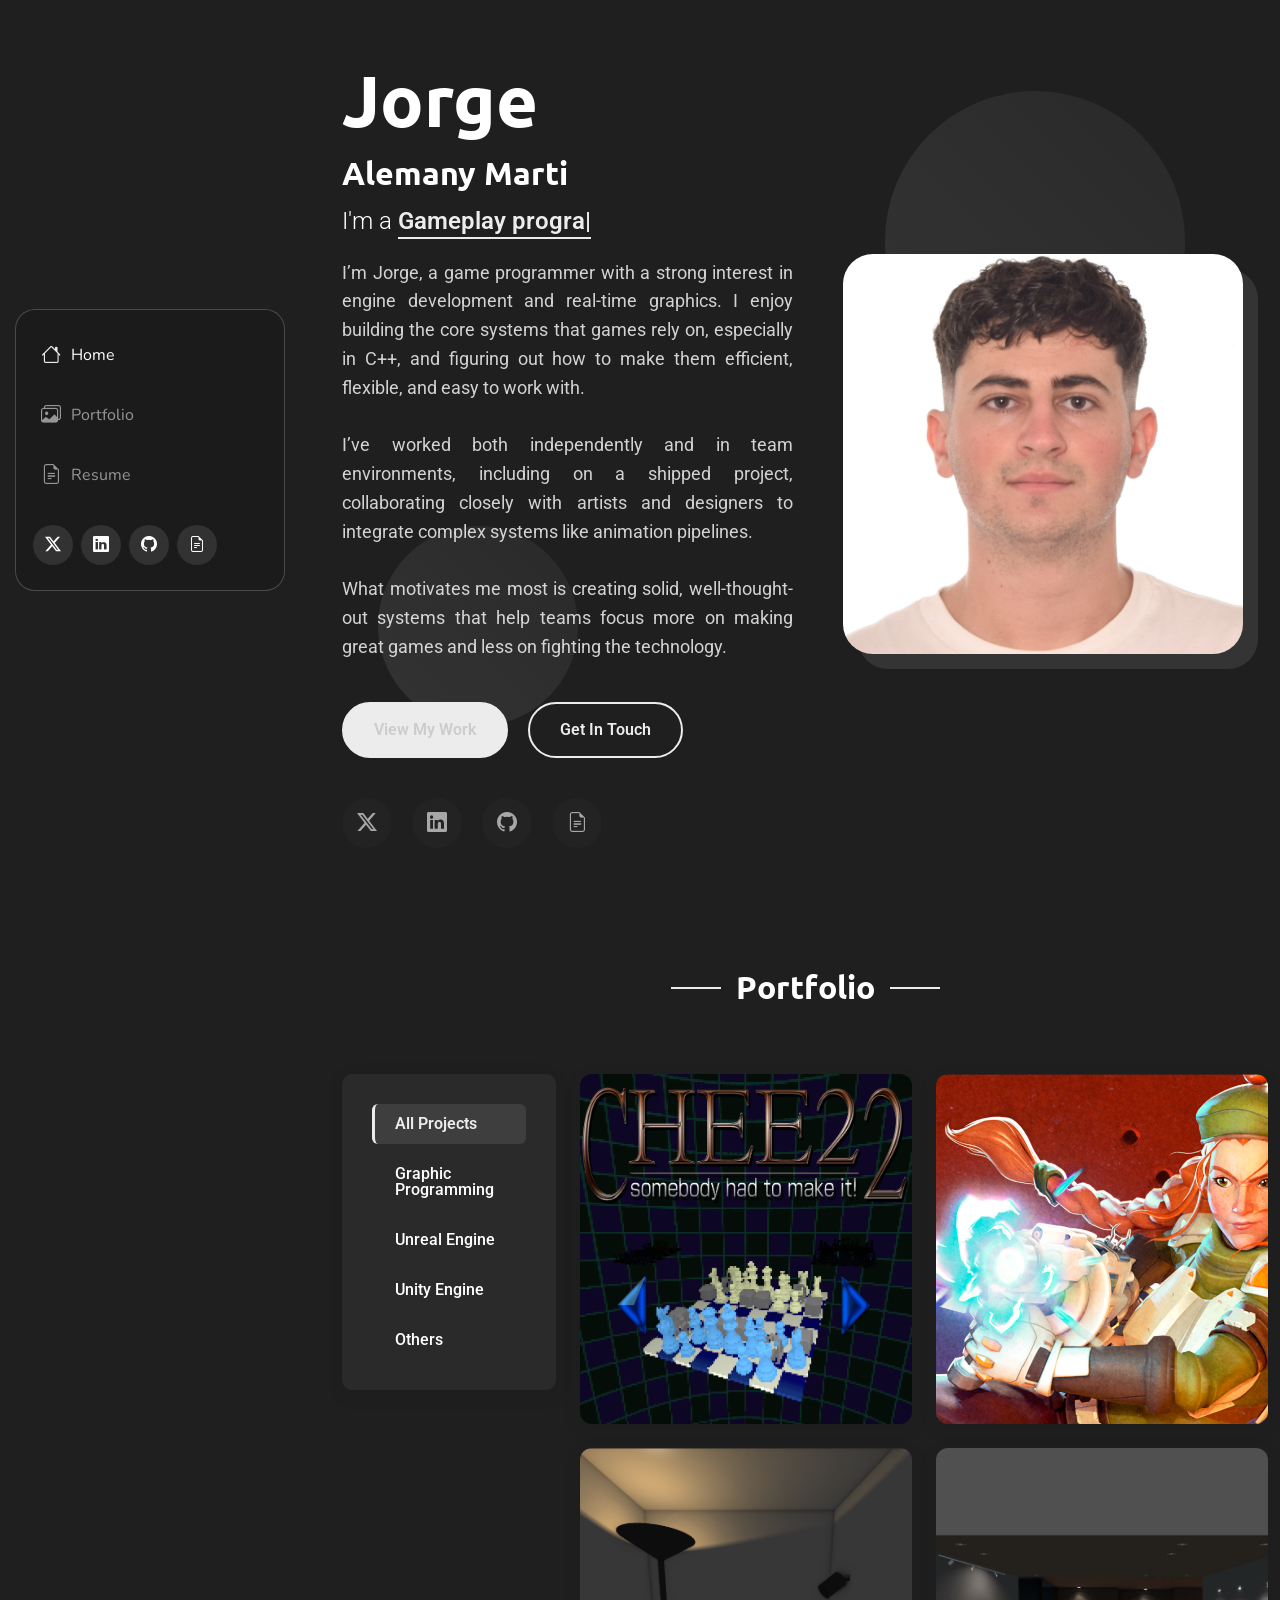
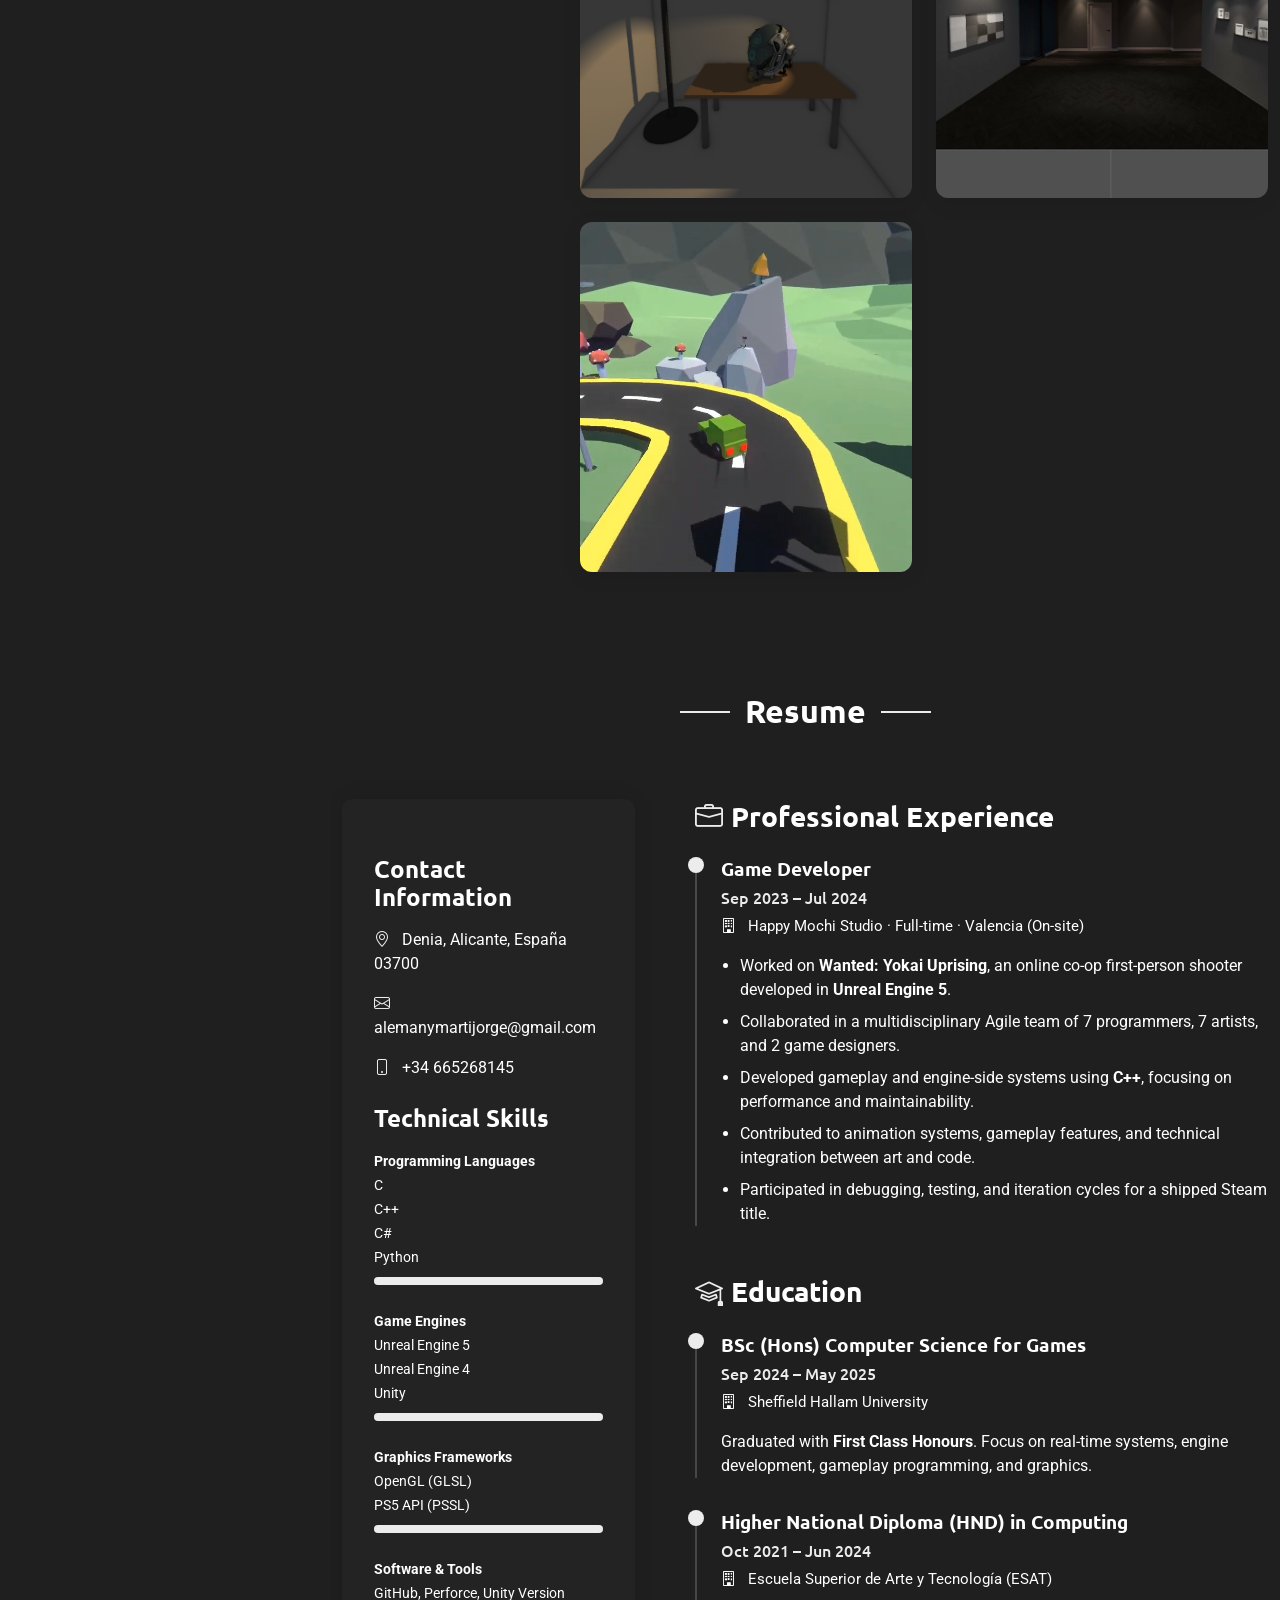
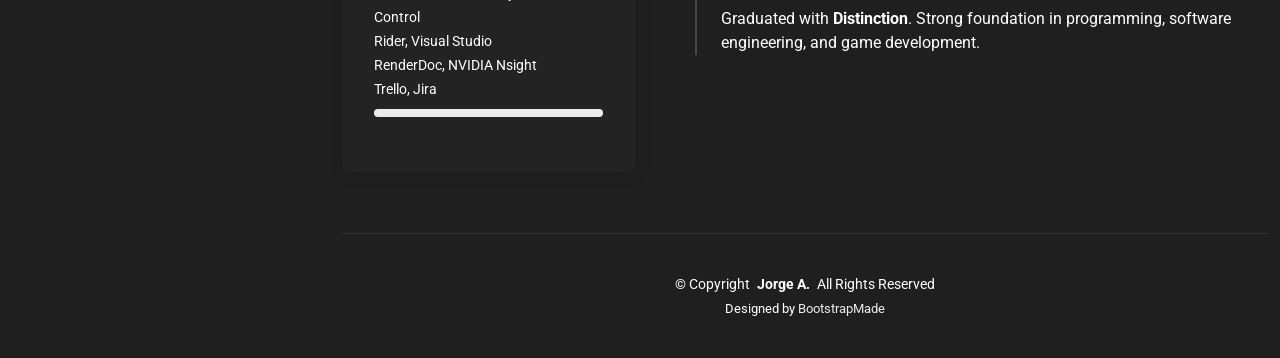
==== index.html @ 36a1b754 "Web portfolio release" ====
<!DOCTYPE html>
<html lang="en">

<head>
  <meta charset="utf-8">
  <meta content="width=device-width, initial-scale=1.0" name="viewport">
  <title>Index - SnapFolio Bootstrap Template</title>
  <meta name="description" content="">
  <meta name="keywords" content="">

  <!-- Favicons -->
  <link href="assets/img/favicon.jpg" rel="icon">
  <link href="assets/img/favicon.jpg" rel="apple-touch-icon">

  <!-- Fonts -->
  <link href="https://fonts.googleapis.com" rel="preconnect">
  <link href="https://fonts.gstatic.com" rel="preconnect" crossorigin>
  <link
    href="https://fonts.googleapis.com/css2?family=Roboto:ital,wght@0,100;0,300;0,400;0,500;0,700;0,900;1,100;1,300;1,400;1,500;1,700;1,900&family=Ubuntu:ital,wght@0,300;0,400;0,500;0,700;1,300;1,400;1,500;1,700&family=Nunito:ital,wght@0,200;0,300;0,400;0,500;0,600;0,700;0,800;0,900;1,200;1,300;1,400;1,500;1,600;1,700;1,800;1,900&display=swap"
    rel="stylesheet">

  <!-- Vendor CSS Files -->
  <link href="assets/vendor/bootstrap/css/bootstrap.min.css" rel="stylesheet">
  <link href="assets/vendor/bootstrap-icons/bootstrap-icons.css" rel="stylesheet">
  <link href="assets/vendor/aos/aos.css" rel="stylesheet">
  <link href="assets/vendor/glightbox/css/glightbox.min.css" rel="stylesheet">
  <link href="assets/vendor/swiper/swiper-bundle.min.css" rel="stylesheet">

  <!-- Main CSS File -->
  <link href="assets/css/main.css" rel="stylesheet">

</head>

<body class="index-page">

  <header id="header" class="header dark-background d-flex flex-column justify-content-center">
    <i class="header-toggle d-xl-none bi bi-list"></i>

    <div class="header-container d-flex flex-column align-items-start">
      <nav id="navmenu" class="navmenu">
        <ul>
          <li><a href="#hero" class="active"><i class="bi bi-house navicon"></i>Home</a></li>
          <li><a href="#portfolio"><i class="bi bi-images navicon"></i> Portfolio</a></li>
          <li><a href="#resume"><i class="bi bi-file-earmark-text navicon"></i> Resume</a></li>
        </ul>
      </nav>

      <div class="social-links text-center">
        <a href="https://x.com/just_mordi" class="twitter" target="_blank" rel="noopener noreferrer"><i
            class="bi bi-twitter-x"></i></a>
        <a href="https://www.linkedin.com/in/jorge-alemany-marti-/" class="linkedin" target="_blank"
          rel="noopener noreferrer"><i class="bi bi-linkedin"></i></a>
        <a href="https://github.com/mordi-18" target="_blank" rel="noopener noreferrer"><i class="bi bi-github"></i></a>
        <a href="Jorge-Alemany-Martí-CV.pdf" class="cv" target="_blank" rel="noopener noreferrer"><i
            class="bi bi-file-earmark-text navicon"></i></a>

      </div>

    </div>

  </header>

  <main class="main">

    <!-- Hero Section -->
    <section id="hero" class="hero section">

      <div class="background-elements">
        <div class="bg-circle circle-1"></div>
        <div class="bg-circle circle-2"></div>
      </div>

      <div class="hero-content">

        <div class="container">
          <div class="row align-items-center">

            <div class="col-lg-6" data-aos="fade-right" data-aos-delay="100">
              <div class="hero-text">
                <h1>Jorge</h1>
                <h2>Alemany Marti</h2>
                <p class="lead">I'm a <span class="typed"
                    data-typed-items="Gameplay programmer, Graphics engine programmer, Animation programmer"></span></p>
                <p class="description" style="text-align: justify;">
                  I’m Jorge, a game programmer with a strong interest in engine development and real-time graphics. I
                  enjoy building the core systems that games rely on, especially in C++, and figuring out how to make
                  them efficient, flexible, and easy to work with.
                  <br> <br> I’ve worked both independently and in team environments, including on a shipped project,
                  collaborating closely with artists and designers to integrate complex systems like animation
                  pipelines.
                  <br><br>What motivates me most is creating solid, well-thought-out systems that help teams focus more
                  on making great games and less on fighting the technology.
                </p>

                <div class="hero-actions">
                  <a href="#portfolio" class="btn btn-primary">View My Work</a>
                  <a href="#resume" class="btn btn-outline">Get In Touch</a>
                </div>

                <div class="social-links">
                  <a href="https://x.com/just_mordi" class="twitter" target="_blank" rel="noopener noreferrer"><i
                      class="bi bi-twitter-x"></i></a>
                  <a href="https://www.linkedin.com/in/jorge-alemany-marti-/" class="linkedin" target="_blank"
                    rel="noopener noreferrer"><i class="bi bi-linkedin"></i></a>
                  <a href="https://github.com/mordi-18" target="_blank" rel="noopener noreferrer"><i
                      class="bi bi-github"></i></a>
                  <a href="Jorge-Alemany-Martí-CV.pdf" class="cv" target="_blank" rel="noopener noreferrer"><i
                      class="bi bi-file-earmark-text navicon"></i></a>
                </div>
              </div>
            </div>

            <div class="col-lg-6" data-aos="fade-left" data-aos-delay="200">
              <div class="hero-visual">
                <div class="profile-container">
                  <div class="profile-background"></div>
                  <img src="assets/img/profile/profile-2.JPG" alt="Jorge Alemany Marti" class="profile-image">
                </div>
              </div>
            </div>

          </div>
        </div>
      </div>

    </section><!-- /Hero Section -->

    <!-- Portfolio Section -->
    <section id="portfolio" class="portfolio section">

      <!-- Section Title -->
      <div class="container section-title" data-aos="fade-up">
        <h2>Portfolio</h2>
        <!--<p>Magnam dolores commodi suscipit. Necessitatibus eius consequatur ex aliquid fuga eum quidem. Sit sint consectetur velit. Quisquam quos quisquam cupiditate. Et nemo qui impedit suscipit alias ea. Quia fugiat sit in iste officiis commodi quidem hic quas.</p>-->
      </div><!-- End Section Title -->

      <div class="container" data-aos="fade-up" data-aos-delay="100">

        <div class="isotope-layout" data-default-filter="*" data-layout="masonry" data-sort="original-order">

          <div class="row">
            <div class="col-lg-3 filter-sidebar">
              <div class="filters-wrapper" data-aos="fade-right" data-aos-delay="150">
                <ul class="portfolio-filters isotope-filters">
                  <li data-filter="*" class="filter-active">All Projects</li>
                  <li data-filter=".filter-GraphicProgramming">Graphic Programming</li>
                  <li data-filter=".filter-UnrealEngine">Unreal Engine</li>
                  <li data-filter=".filter-UnityEngine">Unity Engine</li>
                  <li data-filter=".filter-Others">Others</li>
                </ul>
              </div>
            </div>

            <div class="col-lg-9">
              <div class="row gy-4 portfolio-container isotope-container" data-aos="fade-up" data-aos-delay="200">

                <div class="col-lg-6 col-md-6 portfolio-item isotope-item filter-GraphicProgramming">
                  <div class="portfolio-wrap">
                    <img src="assets/img/portfolio/capture.png" class="img-fluid" alt="Portfolio Image" loading="lazy">
                    <div class="portfolio-info">
                      <div class="content">
                        <span class="category">Graphic Programming</span>
                        <h4>CHEE22</h4>
                        <div class="portfolio-links">
                          <a href="assets/img/portfolio/capture.png" class="glightbox"
                            title="CHEE22, A Play Station 5 exclusive, developed on Sony's SDk">
                            <i class="bi bi-plus-lg"></i></a>
                          <a href="CHEE22.html" title="More Details"><i class="bi bi-arrow-right"></i></a>
                        </div>
                      </div>
                    </div>
                  </div>
                </div><!-- End Portfolio Item -->

                <div class="col-lg-6 col-md-6 portfolio-item isotope-item filter-UnrealEngine">
                  <div class="portfolio-wrap">
                    <img src="assets/img/portfolio/test2.png" class="img-fluid" alt="Portfolio Image" loading="lazy">
                    <div class="portfolio-info">
                      <div class="content">
                        <span class="category">Unreal Engine</span>
                        <h4>Wanted: Yokai Uprising</h4>
                        <div class="portfolio-links">
                          <a href="assets/img/portfolio/Library_Hero.png" class="glightbox"
                            title="Wanted: Yokai Uprising, A game developed in Unreal Engine 5, in a span of 10 months, by a team of 16 people (7 artists, 7 programmers, and 2 designers) and was released on Steam"><i
                              class="bi bi-plus-lg"></i></a>
                          <a href="Wanted.html" title="More Details"><i class="bi bi-arrow-right"></i></a>
                        </div>
                      </div>
                    </div>
                  </div>
                </div><!-- End Portfolio Item -->

                <div class="col-lg-6 col-md-6 portfolio-item isotope-item filter-GraphicProgramming">
                  <div class="portfolio-wrap">
                    <img src="assets/img/portfolio/portfolio-2.png" class="img-fluid" alt="Portfolio Image"
                      loading="lazy">
                    <div class="portfolio-info">
                      <div class="content">
                        <span class="category">Graphic Programming</span>
                        <h4>LOGBAIT</h4>
                        <div class="portfolio-links">
                          <a href="assets/img/portfolio/portfolio-zoom-2.webp" class="glightbox"
                            title="LOGBAIT, Custom game engine built from scratch in C++ using OpenGL, featuring a PBR rendering pipeline, shadow mapping, and an ECS architecture for efficient game object management.">
                            <i class="bi bi-plus-lg"></i></a>
                          <a href="LOGBAIT.html" title="More Details"><i class="bi bi-arrow-right"></i></a>
                        </div>
                      </div>
                    </div>
                  </div>
                </div><!-- End Portfolio Item -->

                <div class="col-lg-6 col-md-6 portfolio-item isotope-item filter-GraphicProgramming">
                  <div class="portfolio-wrap">
                    <img src="assets/img/portfolio/portfolio-3.jpg" class="img-fluid" alt="Portfolio Image"
                      loading="lazy">
                    <div class="portfolio-info">
                      <div class="content">
                        <span class="category">Graphic Programming</span>
                        <h4>Interior Mapping</h4>
                        <div class="portfolio-links">
                          <a href="assets/img/portfolio/portfolio-zoom-3.webp" class="glightbox"
                            title="Interior Mapping, A graphic technique that simulates complex interiors in a 2D plane for resource efficiency">
                            <i class="bi bi-plus-lg"></i></a>
                          <a href="InteriorMapping.html" title="More Details"><i class="bi bi-arrow-right"></i></a>
                        </div>
                      </div>
                    </div>
                  </div>
                </div><!-- End Portfolio Item -->
<!--
                <div class="col-lg-6 col-md-6 portfolio-item isotope-item filter-GraphicProgramming">
                  <div class="portfolio-wrap">
                    <img src="assets/img/portfolio/portfolio-4.jpg" class="img-fluid" alt="Portfolio Image"
                      loading="lazy">
                    <div class="portfolio-info">
                      <div class="content">
                        <span class="category">Graphic Programming</span>
                        <h4>PS5 SDK</h4>
                        <div class="portfolio-links">
                          <a href="assets/img/portfolio/portfolio-4.jpg" class="glightbox" 
                              title="PS5 SDK"><i
                              class="bi bi-plus-lg"></i></a>
                          <a href="PS5SDK.html" title="More Details"><i class="bi bi-arrow-right"></i></a>
                        </div>
                      </div>
                    </div>
                  </div>
                </div> End Portfolio Item 
-->

                <div class="col-lg-6 col-md-6 portfolio-item isotope-item filter-UnityEngine">
                  <div class="portfolio-wrap">
                    <img src="assets/img/portfolio/carromaton-portfoliopng.png" class="img-fluid" alt="Portfolio Image"
                      loading="lazy">
                    <div class="portfolio-info">
                      <div class="content">
                        <span class="category">Unity Engine</span>
                        <h4>Carro Maton</h4>
                        <div class="portfolio-links">
                          <a href="assets/img/portfolio/controls.mp4" class="glightbox" muted title="Carro Maton">
                            <i class="bi bi-plus-lg" autoplay muted></i></a>
                          <a href="CarroMaton.html" title="More Details"><i class="bi bi-arrow-right"></i></a>
                        </div>
                      </div>
                    </div>
                  </div>
                </div><!-- End Portfolio Item -->

              </div><!-- End Portfolio Container -->
            </div>
          </div>

        </div>

      </div>

    </section><!-- /Portfolio Section -->

    <!-- Resume Section -->
    <section id="resume" class="resume section">

      <!-- Section Title -->
      <div class="container section-title" data-aos="fade-up">
        <h2>Resume</h2>
      </div><!-- End Section Title -->

      <div class="container" data-aos="fade-up" data-aos-delay="100">

        <div class="row gy-4">
          <!-- Left column with summary and contact -->
          <div class="col-lg-4">
            <div class="resume-side" data-aos="fade-right" data-aos-delay="100">
              <div class="profile-img mb-4">
                <!--  <img src="assets/img/profile/profile-square-2.webp" alt="Profile" class="img-fluid rounded">-->
              </div>

              <h3 class="mt-4">Contact Information</h3>
              <ul class="contact-info list-unstyled">
                <li><i class="bi bi-geo-alt"></i> Denia, Alicante, España 03700</li>
                <li><i class="bi bi-envelope"></i> alemanymartijorge@gmail.com</li>
                <li><i class="bi bi-phone"></i> +34 665268145</li>
              </ul>

              <div class="skills-animation mt-4">
                <h3>Technical Skills</h3>

                <div class="skill-item">
                  <span><strong>Programming Languages</strong></span><br>
                  <span>C</span><br>
                  <span>C++</span><br>
                  <span>C#</span><br>
                  <span>Python</span><br>
                  <div class="progress">
                    <div class="progress-bar" role="progressbar" aria-valuenow="100" aria-valuemin="0"
                      aria-valuemax="100"></div>
                  </div>
                </div>

                <div class="skill-item">
                  <span><strong>Game Engines</strong></span><br>
                  <span>Unreal Engine 5</span><br>
                  <span>Unreal Engine 4</span><br>
                  <span>Unity</span><br>
                  <div class="progress">
                    <div class="progress-bar" role="progressbar" aria-valuenow="100" aria-valuemin="0"
                      aria-valuemax="100"></div>
                  </div>
                </div>

                <div class="skill-item">
                  <span><strong>Graphics Frameworks</strong></span><br>
                  <span>OpenGL (GLSL)</span><br>
                  <span>PS5 API (PSSL)</span><br>
                  <div class="progress">
                    <div class="progress-bar" role="progressbar" aria-valuenow="100" aria-valuemin="0"
                      aria-valuemax="100"></div>
                  </div>
                </div>

                <div class="skill-item">
                  <span><strong>Software & Tools</strong></span><br>
                  <span>GitHub, Perforce, Unity Version Control</span><br>
                  <span>Rider, Visual Studio</span><br>
                  <span>RenderDoc, NVIDIA Nsight</span><br>
                  <span>Trello, Jira</span><br>
                  <div class="progress">
                    <div class="progress-bar" role="progressbar" aria-valuenow="100" aria-valuemin="0"
                      aria-valuemax="100"></div>
                  </div>
                </div>

              </div>

            </div>
          </div>

          <!-- Right column with experience and education -->
          <div class="col-lg-8 ps-4 ps-lg-5">

            <!-- Experience Section -->
            <div class="resume-section" data-aos="fade-up">
              <h3><i class="bi bi-briefcase me-2"></i>Professional Experience</h3>

              <div class="resume-item">
                <h4>Game Developer</h4>
                <h5>Sep 2023 – Jul 2024</h5>
                <p class="company">
                  <i class="bi bi-building"></i> Happy Mochi Studio · Full-time · Valencia (On-site)
                </p>
                <ul>
                  <li>Worked on <strong>Wanted: Yokai Uprising</strong>, an online co-op first-person shooter developed
                    in <strong>Unreal Engine 5</strong>.</li>
                  <li>Collaborated in a multidisciplinary Agile team of 7 programmers, 7 artists, and 2 game designers.
                  </li>
                  <li>Developed gameplay and engine-side systems using <strong>C++</strong>, focusing on performance and
                    maintainability.</li>
                  <li>Contributed to animation systems, gameplay features, and technical integration between art and
                    code.</li>
                  <li>Participated in debugging, testing, and iteration cycles for a shipped Steam title.</li>
                </ul>
              </div>

            </div>

            <!-- Education Section -->
            <div class="resume-section" data-aos="fade-up" data-aos-delay="100">
              <h3><i class="bi bi-mortarboard me-2"></i>Education</h3>

              <div class="resume-item">
                <h4>BSc (Hons) Computer Science for Games</h4>
                <h5>Sep 2024 – May 2025</h5>
                <p class="company">
                  <i class="bi bi-building"></i> Sheffield Hallam University
                </p>
                <p>
                  Graduated with <strong>First Class Honours</strong>. Focus on real-time systems, engine development,
                  gameplay programming, and graphics.
                </p>
              </div>

              <div class="resume-item">
                <h4>Higher National Diploma (HND) in Computing</h4>
                <h5>Oct 2021 – Jun 2024</h5>
                <p class="company">
                  <i class="bi bi-building"></i> Escuela Superior de Arte y Tecnología (ESAT)
                </p>
                <p>
                  Graduated with <strong>Distinction</strong>. Strong foundation in programming, software engineering,
                  and game development.
                </p>
              </div>

            </div>

          </div>
        </div>
      </div>

      </div>

    </section><!-- /Resume Section -->
  </main>

  <footer id="footer" class="footer position-relative">

    <div class="container">
      <div class="copyright text-center ">
        <p>© <span>Copyright</span> <strong class="px-1 sitename">Jorge A.</strong> <span>All Rights Reserved</span></p>
      </div>
      <div class="credits">
        Designed by <a href="https://bootstrapmade.com/">BootstrapMade</a>
      </div>
    </div>

  </footer>

  <!-- Scroll Top -->
  <a href="#" id="scroll-top" class="scroll-top d-flex align-items-center justify-content-center"><i
      class="bi bi-arrow-up-short"></i></a>

  <!-- Preloader -->
  <div id="preloader"></div>

  <!-- Vendor JS Files -->
  <script src="assets/vendor/bootstrap/js/bootstrap.bundle.min.js"></script>
  <script src="assets/vendor/php-email-form/validate.js"></script>
  <script src="assets/vendor/aos/aos.js"></script>
  <script src="assets/vendor/typed.js/typed.umd.js"></script>
  <script src="assets/vendor/purecounter/purecounter_vanilla.js"></script>
  <script src="assets/vendor/waypoints/noframework.waypoints.js"></script>
  <script src="assets/vendor/isotope-layout/isotope.pkgd.min.js"></script>
  <script src="assets/vendor/imagesloaded/imagesloaded.pkgd.min.js"></script>
  <script src="assets/vendor/glightbox/js/glightbox.min.js"></script>
  <script src="assets/vendor/swiper/swiper-bundle.min.js"></script>

  <!-- Main JS File -->
  <script src="assets/js/main.js"></script>

</body>

</html>
---- assets/css/main.css ----
/*--------------------------------------------------------------
# Font & Color Variables
# Help: https://bootstrapmade.com/color-system/
--------------------------------------------------------------*/
/* Fonts */
:root {
  --default-font: "Roboto", system-ui, -apple-system, "Segoe UI", Roboto, "Helvetica Neue", Arial, "Noto Sans", "Liberation Sans", sans-serif, "Apple Color Emoji", "Segoe UI Emoji", "Segoe UI Symbol", "Noto Color Emoji";
  --heading-font: "Ubuntu", sans-serif;
  --nav-font: "Nunito", sans-serif;
}

/* Global Colors - The following color variables are used throughout the website. Updating them here will change the color scheme of the entire website */
:root {
  --background-color: #1f1f1f;
  /* Background color for the entire website, including individual sections */
  --default-color: #ffffff;
  /* Default color used for the majority of the text content across the entire website */
  --heading-color: #ffffff;
  /* Color for headings, subheadings and title throughout the website */
  --accent-color: #ececec;
  /* Accent color that represents your brand on the website. It's used for buttons, links, and other elements that need to stand out */
  --surface-color: #232323;
  /* The surface color is used as a background of boxed elements within sections, such as cards, icon boxes, or other elements that require a visual separation from the global background. */
  --contrast-color: #cccccc;
  /* Contrast color for text, ensuring readability against backgrounds of accent, heading, or default colors. */
}

/* Nav Menu Colors - The following color variables are used specifically for the navigation menu. They are separate from the global colors to allow for more customization options */
:root {
  --nav-color: rgba(236, 236, 236, 0.59);
  /* The default color of the main navmenu links */
  --nav-hover-color: #ffffff;
  /* Applied to main navmenu links when they are hovered over or active */
  --nav-mobile-background-color: #393939;
  /* Used as the background color for mobile navigation menu */
  --nav-dropdown-background-color: #393939;
  /* Used as the background color for dropdown items that appear when hovering over primary navigation items */
  --nav-dropdown-color: #ffffff;
  /* Used for navigation links of the dropdown items in the navigation menu. */
  --nav-dropdown-hover-color: #ececec;
  /* Similar to --nav-hover-color, this color is applied to dropdown navigation links when they are hovered over. */
}

/* Color Presets - These classes override global colors when applied to any section or element, providing reuse of the sam color scheme. */

.light-background {
  --background-color: #2c2c2c;
  --surface-color: #323232;
}

.dark-background {
  --background-color: #040b14;
  --default-color: #ffffff;
  --heading-color: #ffffff;
  --surface-color: #151f2b;
  --contrast-color: #ffffff;
}

/* Smooth scroll */
:root {
  scroll-behavior: smooth;
}

/*--------------------------------------------------------------
# General Styling & Shared Classes
--------------------------------------------------------------*/
body {
  color: var(--default-color);
  background-color: var(--background-color);
  font-family: var(--default-font);
}

a {
  color: var(--accent-color);
  text-decoration: none;
  transition: 0.3s;
}

a:hover {
  color: color-mix(in srgb, var(--accent-color), transparent 25%);
  text-decoration: none;
}

h1,
h2,
h3,
h4,
h5,
h6 {
  color: var(--heading-color);
  font-family: var(--heading-font);
}

/*--------------------------------------------------------------
# Global Header
--------------------------------------------------------------*/
.header {
  --background-color: #1b1b1b;
  --contrast-color: #444444;
  color: var(--default-color);
  position: fixed;
  top: 0;
  left: 0;
  bottom: 0;
  padding: 0 15px;
  width: 300px;
  transition: all ease-in-out 0.3s;
  overflow-y: auto;
  z-index: 997;
}

.header .header-container {
  border-radius: 20px;
  padding: 15px;
  background-color: var(--background-color);
  border: 1px solid color-mix(in srgb, var(--default-color), transparent 80%);
}

.header .social-links {
  margin: 0 0 10px 0;
}

.header .social-links a {
  font-size: 16px;
  display: inline-flex;
  align-items: center;
  justify-content: center;
  background: color-mix(in srgb, var(--default-color), transparent 90%);
  color: var(--default-color);
  margin: 0 2px;
  border-radius: 50%;
  text-align: center;
  width: 40px;
  height: 40px;
  transition: 0.3s;
}

.header .social-links a:hover {
  color: var(--contrast-color);
  background: var(--accent-color);
}

@media (min-width: 1200px) {

  .header~main,
  .header~#footer {
    margin-left: 330px;
  }
}

@media (max-width: 1199px) {
  .header {
    left: -100%;
  }
}

.header.header-show {
  left: 0;
}

.header .header-toggle {
  color: var(--contrast-color);
  background-color: var(--accent-color);
  font-size: 22px;
  display: flex;
  align-items: center;
  justify-content: center;
  width: 40px;
  height: 40px;
  border-radius: 50%;
  cursor: pointer;
  position: fixed;
  top: 15px;
  right: 15px;
  z-index: 9999;
  transition: background-color 0.3s;
}

.header .header-toggle:hover {
  color: var(--contrast-color);
  background-color: color-mix(in srgb, var(--accent-color) 90%, white 15%);
}

/*--------------------------------------------------------------
# Navigation Menu
--------------------------------------------------------------*/
.mobile-nav-toggle {
  display: none;
}

.navmenu {
  padding: 0;
  z-index: 9997;
  width: 100%;
}

.navmenu ul {
  list-style: none;
  padding: 0 0 20px 0;
  margin: 0;
}

.navmenu a,
.navmenu a:focus {
  color: var(--nav-color);
  padding: 15px 10px;
  font-family: var(--nav-font);
  font-size: 16px;
  font-weight: 400;
  display: flex;
  align-items: center;
  white-space: nowrap;
  transition: 0.3s;
  width: 100%;
}

.navmenu a .navicon,
.navmenu a:focus .navicon {
  font-size: 20px;
  margin-right: 10px;
}

.navmenu a .toggle-dropdown,
.navmenu a:focus .toggle-dropdown {
  font-size: 12px;
  line-height: 0;
  margin-left: auto;
  width: 30px;
  height: 30px;
  display: flex;
  align-items: center;
  justify-content: center;
  border-radius: 50%;
  transition: 0.3s;
  flex-shrink: 0;
  background-color: color-mix(in srgb, var(--accent-color), transparent 90%);
}

.navmenu a .toggle-dropdown:hover,
.navmenu a:focus .toggle-dropdown:hover {
  background-color: var(--accent-color);
  color: var(--contrast-color);
}

.navmenu a:hover,
.navmenu .active,
.navmenu .active:focus {
  color: var(--nav-hover-color);
}

.navmenu a:hover .navicon,
.navmenu .active .navicon,
.navmenu .active:focus .navicon {
  color: var(--accent-color);
}

.navmenu .active .toggle-dropdown,
.navmenu .active:focus .toggle-dropdown {
  background-color: var(--accent-color);
  color: var(--contrast-color);
  transform: rotate(180deg);
}

.navmenu .dropdown {
  display: block;
}

.navmenu .dropdown a,
.navmenu .dropdown a:focus {
  color: --nav-dropdown-color;
}

.navmenu .dropdown a:hover,
.navmenu .dropdown .active,
.navmenu .dropdown .active:focus {
  color: var(--nav-dropdown-hover-color);
}

.navmenu .dropdown ul {
  position: static;
  display: none;
  z-index: 99;
  padding: 5px 10px;
  margin: 5px 10px;
  background-color: var(--nav-dropdown-background-color);
  border: 1px solid color-mix(in srgb, var(--default-color), transparent 90%);
  box-shadow: none;
  transition: all 0.5s ease-in-out;
}

.navmenu .dropdown ul ul {
  background-color: rgba(33, 37, 41, 0.1);
}

.navmenu .dropdown>.dropdown-active {
  display: block;
  background-color: rgba(33, 37, 41, 0.03);
}

/*--------------------------------------------------------------
# Global Footer
--------------------------------------------------------------*/
.footer {
  color: var(--default-color);
  background-color: var(--background-color);
  font-size: 14px;
  padding: 0 0 40px 0;
  position: relative;
}

.footer .copyright {
  padding-top: 40px;
  border-top: 1px solid color-mix(in srgb, var(--default-color), transparent 90%);
}

.footer .copyright p {
  margin-bottom: 0;
}

.footer .credits {
  margin-top: 4px;
  font-size: 13px;
  text-align: center;
}

/*--------------------------------------------------------------
# Preloader
--------------------------------------------------------------*/
#preloader {
  position: fixed;
  inset: 0;
  z-index: 999999;
  overflow: hidden;
  background: var(--background-color);
  transition: all 0.6s ease-out;
}

#preloader:before {
  content: "";
  position: fixed;
  top: calc(50% - 30px);
  left: calc(50% - 30px);
  border: 6px solid #ffffff;
  border-color: var(--accent-color) transparent var(--accent-color) transparent;
  border-radius: 50%;
  width: 60px;
  height: 60px;
  animation: animate-preloader 1.5s linear infinite;
}

@keyframes animate-preloader {
  0% {
    transform: rotate(0deg);
  }

  100% {
    transform: rotate(360deg);
  }
}

/*--------------------------------------------------------------
# Scroll Top Button
--------------------------------------------------------------*/
.scroll-top {
  position: fixed;
  visibility: hidden;
  opacity: 0;
  right: 15px;
  bottom: -15px;
  z-index: 99999;
  background-color: var(--accent-color);
  width: 44px;
  height: 44px;
  border-radius: 50px;
  transition: all 0.4s;
}

.scroll-top i {
  font-size: 24px;
  color: var(--contrast-color);
  line-height: 0;
}

.scroll-top:hover {
  background-color: color-mix(in srgb, var(--accent-color), transparent 20%);
  color: var(--contrast-color);
}

.scroll-top.active {
  visibility: visible;
  opacity: 1;
  bottom: 15px;
}

/*--------------------------------------------------------------
# Disable aos animation delay on mobile devices
--------------------------------------------------------------*/
@media screen and (max-width: 768px) {
  [data-aos-delay] {
    transition-delay: 0 !important;
  }
}

/*--------------------------------------------------------------
# Global Page Titles & Breadcrumbs
--------------------------------------------------------------*/
.page-title {
  color: var(--default-color);
  padding: 25px 0 0 0;
  position: relative;
}

.page-title .container {
  border-bottom: 1px solid color-mix(in srgb, var(--default-color), transparent 90%);
  padding-bottom: 25px;
}

.page-title h1 {
  font-size: 24px;
  font-weight: 700;
}

.page-title .breadcrumbs ol {
  display: flex;
  flex-wrap: wrap;
  list-style: none;
  padding: 0;
  margin: 0;
  font-size: 14px;
  font-weight: 400;
}

.page-title .breadcrumbs ol li+li {
  padding-left: 10px;
}

.page-title .breadcrumbs ol li+li::before {
  content: "/";
  display: inline-block;
  padding-right: 10px;
  color: color-mix(in srgb, var(--default-color), transparent 70%);
}

/*--------------------------------------------------------------
# Global Sections
--------------------------------------------------------------*/
section,
.section {
  color: var(--default-color);
  background-color: var(--background-color);
  padding: 60px 0;
  overflow: clip;
}

/*--------------------------------------------------------------
# Global Section Titles
--------------------------------------------------------------*/
.section-title {
  text-align: center;
  padding-bottom: 60px;
  position: relative;
}

.section-title h2 {
  font-size: 32px;
  font-weight: 700;
  position: relative;
}

.section-title h2:before,
.section-title h2:after {
  content: "";
  width: 50px;
  height: 2px;
  background: var(--accent-color);
  display: inline-block;
}

.section-title h2:before {
  margin: 0 15px 10px 0;
}

.section-title h2:after {
  margin: 0 0 10px 15px;
}

.section-title p {
  margin-bottom: 0;
}

/*--------------------------------------------------------------
# Hero Section
--------------------------------------------------------------*/
.hero {
  min-height: 100vh;
  position: relative;
  overflow: hidden;
  display: flex;
  align-items: center;
}

.hero .background-elements {
  position: absolute;
  top: 0;
  left: 0;
  width: 100%;
  height: 100%;
  z-index: 1;
  overflow: hidden;
}

.hero .background-elements .bg-circle {
  position: absolute;
  border-radius: 50%;
  background: linear-gradient(45deg, color-mix(in srgb, var(--accent-color), transparent 90%), color-mix(in srgb, var(--accent-color), transparent 95%));
  animation: float 6s ease-in-out infinite;
}

.hero .background-elements .bg-circle.circle-1 {
  width: 300px;
  height: 300px;
  top: 10%;
  right: 10%;
  animation-delay: 0s;
}

.hero .background-elements .bg-circle.circle-2 {
  width: 200px;
  height: 200px;
  bottom: 20%;
  left: 5%;
  animation-delay: 2s;
}

.hero .hero-content {
  position: relative;
  width: 100%;
  z-index: 2;
}

.hero .container {
  position: relative;
  z-index: 3;
}

.hero .hero-text h1 {
  font-size: 72px;
  font-weight: 800;
  line-height: 1.1;
  margin-bottom: 15px;
  color: var(--heading-color);
}

.hero .hero-text h1 .accent-text {
  color: var(--accent-color);
  position: relative;
}

.hero .hero-text h1 .accent-text::after {
  content: "";
  position: absolute;
  bottom: -5px;
  left: 0;
  width: 100%;
  height: 3px;
  background: linear-gradient(90deg, var(--accent-color), color-mix(in srgb, var(--accent-color), transparent 50%));
}

.hero .hero-text h2 {
  font-size: 32px;
  font-weight: 600;
  color: var(--heading-color);
  margin-bottom: 10px;
}

.hero .hero-text .lead {
  font-size: 24px;
  margin-bottom: 20px;
  color: var(--default-color);
}

.hero .hero-text .lead span {
  color: var(--accent-color);
  font-weight: 600;
  border-bottom: 2px solid var(--accent-color);
  padding-bottom: 2px;
}

.hero .hero-text .description {
  font-size: 18px;
  line-height: 1.6;
  color: color-mix(in srgb, var(--default-color), transparent 20%);
  margin-bottom: 40px;
  max-width: 500px;
}

.hero .hero-actions {
  display: flex;
  gap: 20px;
  margin-bottom: 40px;
  flex-wrap: wrap;
}

.hero .hero-actions .btn {
  padding: 14px 30px;
  font-size: 16px;
  font-weight: 600;
  border-radius: 50px;
  text-decoration: none;
  transition: all 0.3s ease;
  border: 2px solid;
}

.hero .hero-actions .btn.btn-primary {
  background-color: var(--accent-color);
  color: var(--contrast-color);
  border-color: var(--accent-color);
}

.hero .hero-actions .btn.btn-primary:hover {
  background-color: color-mix(in srgb, var(--accent-color), black 10%);
  transform: translateY(-2px);
  box-shadow: 0 8px 25px color-mix(in srgb, var(--accent-color), transparent 70%);
}

.hero .hero-actions .btn.btn-outline {
  background-color: transparent;
  color: var(--accent-color);
  border-color: var(--accent-color);
}

.hero .hero-actions .btn.btn-outline:hover {
  background-color: var(--accent-color);
  color: var(--contrast-color);
  transform: translateY(-2px);
}

.hero .social-links {
  display: flex;
  gap: 20px;
}

.hero .social-links a {
  width: 50px;
  height: 50px;
  display: flex;
  align-items: center;
  justify-content: center;
  background-color: var(--surface-color);
  color: color-mix(in srgb, var(--default-color), transparent 40%);
  border-radius: 50%;
  font-size: 20px;
  transition: all 0.3s ease;
}

.hero .social-links a:hover {
  color: var(--contrast-color);
  background-color: var(--accent-color);
  transform: translateY(-3px);
  box-shadow: 0 8px 25px color-mix(in srgb, var(--accent-color), transparent 70%);
}

.hero .hero-visual {
  display: flex;
  justify-content: center;
  align-items: center;
  height: 100%;
}

.hero .hero-visual .profile-container {
  position: relative;
  width: 400px;
  height: 400px;
}

.hero .hero-visual .profile-container .profile-background {
  position: absolute;
  top: 15px;
  left: 15px;
  width: 100%;
  height: 100%;
  background: color-mix(in srgb, var(--accent-color), transparent 90%);
  border-radius: 30px;
  z-index: 1;
}

.hero .hero-visual .profile-container .profile-image {
  position: relative;
  width: 100%;
  height: 100%;
  object-fit: cover;
  border-radius: 30px;
  z-index: 2;
}

@keyframes float {

  0%,
  100% {
    transform: translateY(0px);
  }

  50% {
    transform: translateY(-20px);
  }
}

@keyframes floatIcon {

  0%,
  100% {
    transform: translateY(0px) rotate(0deg);
  }

  50% {
    transform: translateY(-10px) rotate(5deg);
  }
}

@media (max-width: 992px) {
  .hero .hero-text {
    text-align: center;
    margin-bottom: 50px;
  }

  .hero .hero-text h1 {
    font-size: 56px;
  }

  .hero .hero-text h2 {
    font-size: 28px;
  }

  .hero .hero-text .lead {
    font-size: 20px;
  }

  .hero .hero-visual .profile-container {
    width: 350px;
    height: 350px;
  }
}

@media (max-width: 768px) {
  .hero .hero-text h1 {
    font-size: 42px;
  }

  .hero .hero-text h2 {
    font-size: 24px;
  }

  .hero .hero-text .lead {
    font-size: 18px;
  }

  .hero .hero-text .description {
    font-size: 16px;
  }

  .hero .hero-actions {
    justify-content: center;
  }

  .hero .hero-actions .btn {
    padding: 12px 25px;
    font-size: 14px;
  }

  .hero .hero-visual .profile-container {
    width: 300px;
    height: 300px;
  }

  .hero .background-elements .bg-circle.circle-1 {
    width: 200px;
    height: 200px;
  }

  .hero .background-elements .bg-circle.circle-2 {
    width: 150px;
    height: 150px;
  }

  .hero .background-elements .bg-circle.circle-3 {
    width: 100px;
    height: 100px;
  }
}

/*--------------------------------------------------------------
# About Section
--------------------------------------------------------------*/
.about .profile-card {
  background: linear-gradient(135deg, var(--surface-color) 0%, color-mix(in srgb, var(--surface-color), var(--accent-color) 5%) 100%);
  border-radius: 2rem;
  padding: 2.5rem;
  text-align: center;
  box-shadow: 0 20px 40px rgba(0, 0, 0, 0.08);
  border: 1px solid color-mix(in srgb, var(--accent-color), transparent 90%);
  position: relative;
  overflow: hidden;
}

.about .profile-card::before {
  content: "";
  position: absolute;
  top: 0;
  left: 0;
  right: 0;
  height: 4px;
  background: linear-gradient(90deg, var(--accent-color), color-mix(in srgb, var(--accent-color), var(--heading-color) 30%));
}

@media (max-width: 991px) {
  .about .profile-card {
    margin-bottom: 3rem;
  }
}

.about .profile-header {
  position: relative;
  margin-bottom: 2rem;
}

.about .profile-header .profile-image {
  width: 160px;
  height: 160px;
  margin: 0 auto 1.5rem;
  border-radius: 50%;
  overflow: hidden;
  border: 4px solid var(--accent-color);
  box-shadow: 0 10px 30px rgba(0, 0, 0, 0.15);
}

.about .profile-header .profile-image img {
  width: 100%;
  height: 100%;
  object-fit: cover;
}

.about .profile-header .profile-badge {
  position: absolute;
  bottom: 20px;
  right: calc(50% - 65px);
  width: 32px;
  height: 32px;
  background-color: var(--accent-color);
  border-radius: 50%;
  display: flex;
  align-items: center;
  justify-content: center;
  border: 3px solid var(--surface-color);
}

.about .profile-header .profile-badge i {
  color: var(--contrast-color);
  font-size: 14px;
}

.about .profile-content h3 {
  font-size: 1.5rem;
  font-weight: 700;
  margin-bottom: 0.5rem;
  color: var(--heading-color);
}

.about .profile-content .profession {
  color: var(--accent-color);
  font-weight: 500;
  margin-bottom: 2rem;
}

.about .contact-links {
  display: flex;
  flex-direction: column;
  gap: 1rem;
}

.about .contact-links .contact-item {
  display: flex;
  align-items: center;
  gap: 0.75rem;
  padding: 0.75rem 1rem;
  background-color: color-mix(in srgb, var(--surface-color), var(--background-color) 50%);
  border-radius: 0.75rem;
  text-decoration: none;
  color: var(--default-color);
  transition: all 0.3s;
  border: 1px solid color-mix(in srgb, var(--default-color), transparent 90%);
}

.about .contact-links .contact-item:hover {
  background-color: var(--accent-color);
  color: var(--contrast-color);
  transform: translateY(-2px);
  box-shadow: 0 5px 20px color-mix(in srgb, var(--accent-color), transparent 70%);
}

.about .contact-links .contact-item i {
  font-size: 1rem;
  width: 18px;
}

.about .about-content {
  padding-left: 3rem;
}

@media (max-width: 991px) {
  .about .about-content {
    padding-left: 0;
  }
}

.about .about-content .section-header {
  margin-bottom: 2rem;
}

.about .about-content .section-header .badge-text {
  display: inline-block;
  background: linear-gradient(135deg, var(--accent-color), color-mix(in srgb, var(--accent-color), var(--heading-color) 20%));
  color: var(--contrast-color);
  padding: 0.5rem 1.5rem;
  border-radius: 2rem;
  font-size: 0.875rem;
  font-weight: 600;
  letter-spacing: 0.5px;
  margin-bottom: 1.5rem;
}

.about .about-content .section-header h2 {
  font-size: 2.25rem;
  font-weight: 700;
  line-height: 1.3;
  margin: 0;
}

@media (max-width: 768px) {
  .about .about-content .section-header h2 {
    font-size: 1.875rem;
  }
}

.about .about-content .description {
  margin-bottom: 2.5rem;
}

.about .about-content .description p {
  font-size: 1.1rem;
  line-height: 1.7;
  color: color-mix(in srgb, var(--default-color), transparent 20%);
  margin-bottom: 1.5rem;
}

.about .about-content .description p:last-child {
  margin-bottom: 0;
}

.about .stats-grid {
  display: grid;
  grid-template-columns: repeat(3, 1fr);
  gap: 2rem;
  margin-bottom: 2.5rem;
  padding: 2rem;
  background-color: var(--surface-color);
  border-radius: 1.5rem;
  box-shadow: 0 10px 30px rgba(0, 0, 0, 0.05);
}

@media (max-width: 768px) {
  .about .stats-grid {
    grid-template-columns: 1fr;
    gap: 1.5rem;
    text-align: center;
  }
}

.about .stats-grid .stat-item {
  text-align: center;
}

.about .stats-grid .stat-item .stat-number {
  font-size: 2rem;
  font-weight: 700;
  color: var(--accent-color);
  display: block;
  margin-bottom: 0.5rem;
}

.about .stats-grid .stat-item .stat-label {
  font-size: 0.875rem;
  color: color-mix(in srgb, var(--default-color), transparent 40%);
  font-weight: 500;
}

.about .details-grid {
  margin-bottom: 2.5rem;
}

.about .details-grid .detail-row {
  display: grid;
  grid-template-columns: 1fr 1fr;
  gap: 2rem;
  margin-bottom: 1.5rem;
}

@media (max-width: 768px) {
  .about .details-grid .detail-row {
    grid-template-columns: 1fr;
    gap: 1rem;
  }
}

.about .details-grid .detail-row:last-child {
  margin-bottom: 0;
}

.about .details-grid .detail-item .detail-label {
  display: block;
  font-size: 0.875rem;
  color: color-mix(in srgb, var(--default-color), transparent 50%);
  margin-bottom: 0.5rem;
  font-weight: 500;
}

.about .details-grid .detail-item .detail-value {
  display: block;
  font-weight: 600;
  color: var(--heading-color);
  font-size: 1rem;
}

.about .cta-section {
  display: flex;
  gap: 1rem;
  flex-wrap: wrap;
}

.about .cta-section .btn {
  padding: 0.875rem 2rem;
  border-radius: 0.75rem;
  font-weight: 600;
  text-decoration: none;
  transition: all 0.3s;
  display: inline-flex;
  align-items: center;
  gap: 0.5rem;
  border: 2px solid transparent;
}

.about .cta-section .btn.btn-primary {
  background-color: var(--accent-color);
  color: var(--contrast-color);
}

.about .cta-section .btn.btn-primary:hover {
  background-color: color-mix(in srgb, var(--accent-color), black 15%);
  transform: translateY(-2px);
  box-shadow: 0 10px 30px color-mix(in srgb, var(--accent-color), transparent 60%);
}

.about .cta-section .btn.btn-outline {
  background-color: transparent;
  color: var(--default-color);
  border-color: color-mix(in srgb, var(--default-color), transparent 70%);
}

.about .cta-section .btn.btn-outline:hover {
  border-color: var(--accent-color);
  transform: translateY(-2px);
}

/*--------------------------------------------------------------
# Stats Section
--------------------------------------------------------------*/
.stats .stats-wrapper {
  display: grid;
  grid-template-columns: repeat(4, 1fr);
  gap: 20px;
}

@media (max-width: 992px) {
  .stats .stats-wrapper {
    grid-template-columns: repeat(2, 1fr);
  }
}

@media (max-width: 576px) {
  .stats .stats-wrapper {
    grid-template-columns: 1fr;
  }
}

.stats .stats-item {
  background: linear-gradient(135deg, color-mix(in srgb, var(--surface-color), transparent 5%), var(--surface-color));
  border-radius: 15px;
  padding: 40px 20px;
  text-align: center;
  position: relative;
  transition: transform 0.3s ease, box-shadow 0.3s ease;
  box-shadow: 0 10px 30px rgba(0, 0, 0, 0.05);
  overflow: hidden;
}

.stats .stats-item:hover {
  transform: translateY(-10px);
  box-shadow: 0 15px 35px rgba(0, 0, 0, 0.1);
}

.stats .stats-item:hover .icon-wrapper {
  transform: scale(1.1);
}

.stats .stats-item:nth-child(1) .icon-wrapper {
  background-color: color-mix(in srgb, var(--accent-color), transparent 85%);
}

.stats .stats-item:nth-child(1) .icon-wrapper i {
  color: color-mix(in srgb, var(--accent-color), transparent 10%);
}

.stats .stats-item:nth-child(2) .icon-wrapper {
  background-color: color-mix(in srgb, #ff7e00, transparent 85%);
}

.stats .stats-item:nth-child(2) .icon-wrapper i {
  color: color-mix(in srgb, #ff7e00, transparent 10%);
}

.stats .stats-item:nth-child(3) .icon-wrapper {
  background-color: color-mix(in srgb, #00c875, transparent 85%);
}

.stats .stats-item:nth-child(3) .icon-wrapper i {
  color: color-mix(in srgb, #00c875, transparent 10%);
}

.stats .stats-item:nth-child(4) .icon-wrapper {
  background-color: color-mix(in srgb, #e83e8c, transparent 85%);
}

.stats .stats-item:nth-child(4) .icon-wrapper i {
  color: color-mix(in srgb, #e83e8c, transparent 10%);
}

.stats .stats-item .icon-wrapper {
  width: 80px;
  height: 80px;
  border-radius: 50%;
  display: flex;
  align-items: center;
  justify-content: center;
  margin: 0 auto 20px;
  transition: transform 0.3s ease;
}

.stats .stats-item .icon-wrapper i {
  font-size: 36px;
}

.stats .stats-item span {
  display: block;
  font-size: 48px;
  font-weight: 700;
  color: var(--heading-color);
  margin-bottom: 10px;
  line-height: 1;
  font-family: var(--heading-font);
}

.stats .stats-item p {
  color: var(--default-color);
  font-size: 18px;
  margin: 0;
  font-weight: 500;
  font-family: var(--heading-font);
  opacity: 0.8;
}

/*--------------------------------------------------------------
# Skills Section
--------------------------------------------------------------*/
.skills .skills-category {
  background-color: var(--surface-color);
  padding: 30px;
  border-radius: 8px;
  box-shadow: 0 0 20px rgba(0, 0, 0, 0.05);
  height: 100%;
  transition: transform 0.3s;
}

.skills .skills-category:hover {
  transform: translateY(-5px);
}

.skills .skills-category h3 {
  font-size: 24px;
  margin-bottom: 25px;
  position: relative;
  padding-bottom: 15px;
}

.skills .skills-category h3:after {
  content: "";
  position: absolute;
  bottom: 0;
  left: 0;
  width: 50px;
  height: 2px;
  background-color: var(--accent-color);
}

.skills .skill-item {
  margin-bottom: 25px;
}

.skills .skill-item:last-child {
  margin-bottom: 0;
}

.skills .skill-item h4 {
  font-size: 16px;
  margin-bottom: 8px;
}

.skills .skill-item .skill-percentage {
  font-size: 14px;
  color: color-mix(in srgb, var(--heading-color), transparent 30%);
}

.skills .skill-item .progress {
  height: 8px;
  background-color: color-mix(in srgb, var(--accent-color), transparent 90%);
  border-radius: 20px;
  overflow: hidden;
  position: relative;
}

.skills .skill-item .progress .progress-bar {
  background-color: var(--accent-color);
  transition: width 1.5s ease-in-out;
  width: 0;
  height: 100%;
  border-radius: 20px;
}

.skills .skill-item .skill-tooltip {
  font-size: 14px;
  color: color-mix(in srgb, var(--default-color), transparent 30%);
  margin-top: 8px;
  opacity: 0;
  transform: translateY(-5px);
  transition: all 0.3s;
}

.skills .skill-item:hover .skill-tooltip {
  opacity: 1;
  transform: translateY(0);
}

.skills .skill-box {
  background-color: var(--surface-color);
  padding: 25px 20px;
  border-radius: 8px;
  text-align: center;
  transition: all 0.3s;
  height: 100%;
  position: relative;
  overflow: hidden;
  box-shadow: 0 0 15px rgba(0, 0, 0, 0.05);
}

.skills .skill-box:hover {
  transform: translateY(-5px);
}

.skills .skill-box:hover i {
  color: var(--accent-color);
  transform: scale(1.1);
}

.skills .skill-box:hover .skill-tooltip {
  opacity: 1;
  transform: translateY(0);
}

.skills .skill-box i {
  font-size: 36px;
  color: color-mix(in srgb, var(--accent-color), transparent 20%);
  margin-bottom: 15px;
  display: inline-block;
  transition: all 0.3s;
}

.skills .skill-box h4 {
  font-size: 18px;
  margin-bottom: 10px;
}

.skills .skill-box .skill-tooltip {
  font-size: 14px;
  color: color-mix(in srgb, var(--default-color), transparent 30%);
  opacity: 0;
  transform: translateY(5px);
  transition: all 0.3s;
}

@media (max-width: 991.98px) {
  .skills .skills-category {
    margin-bottom: 30px;
  }

  .skills .skills-category:last-child {
    margin-bottom: 0;
  }
}

@media (max-width: 767.98px) {
  .skills .skill-box {
    margin-bottom: 20px;
  }

  .skills .skill-box:last-child {
    margin-bottom: 0;
  }
}

/*--------------------------------------------------------------
# Resume Section
--------------------------------------------------------------*/
.resume .resume-side {
  background-color: var(--surface-color);
  padding: 2rem;
  border-radius: 10px;
  box-shadow: 0 0 20px rgba(0, 0, 0, 0.1);
  height: 100%;
}

.resume .resume-side .profile-img {
  text-align: center;
}

.resume .resume-side .profile-img img {
  width: 200px;
  height: 200px;
  object-fit: cover;
  border: 5px solid color-mix(in srgb, var(--accent-color), transparent 85%);
  border-radius: 50%;
}

.resume .resume-side h3 {
  font-size: 1.5rem;
  margin-bottom: 1rem;
  color: var(--heading-color);
  font-weight: 600;
}

.resume .resume-side .contact-info li {
  margin-bottom: 1rem;
  color: var(--default-color);
}

.resume .resume-side .contact-info li i {
  width: 25px;
  color: var(--accent-color);
  margin-right: 0.5rem;
}

.resume .resume-side .skill-item {
  margin-bottom: 1.5rem;
}

.resume .resume-side .skill-item span {
  font-size: 0.9rem;
  color: var(--default-color);
}

.resume .resume-side .skill-item .progress {
  height: 8px;
  background-color: color-mix(in srgb, var(--accent-color), transparent 90%);
  border-radius: 4px;
  margin-top: 0.5rem;
}

.resume .resume-side .skill-item .progress .progress-bar {
  background-color: var(--accent-color);
  width: 0;
  transition: width 1s ease;
}

.resume .resume-section {
  margin-bottom: 3rem;
}

.resume .resume-section h3 {
  font-size: 1.75rem;
  margin-bottom: 1.5rem;
  color: var(--heading-color);
  font-weight: 600;
}

.resume .resume-section h3 i {
  color: var(--accent-color);
}

.resume .resume-section .resume-item {
  padding-left: 1.5rem;
  border-left: 2px solid color-mix(in srgb, var(--accent-color), transparent 80%);
  margin-bottom: 2rem;
  position: relative;
}

.resume .resume-section .resume-item:before {
  content: "";
  position: absolute;
  width: 16px;
  height: 16px;
  border-radius: 50%;
  left: -9px;
  top: 0;
  background: var(--accent-color);
}

.resume .resume-section .resume-item h4 {
  font-size: 1.2rem;
  margin-bottom: 0.5rem;
  color: var(--heading-color);
  font-weight: 600;
}

.resume .resume-section .resume-item h5 {
  font-size: 1rem;
  margin-bottom: 0.5rem;
  color: var(--accent-color);
}

.resume .resume-section .resume-item .company {
  font-size: 0.95rem;
  margin-bottom: 1rem;
  color: var(--heading-color);
}

.resume .resume-section .resume-item .company i {
  margin-right: 0.5rem;
}

.resume .resume-section .resume-item ul {
  padding-left: 1.2rem;
}

.resume .resume-section .resume-item ul li {
  margin-bottom: 0.5rem;
  color: var(--default-color);
}

.resume .resume-section .resume-item p {
  color: var(--default-color);
  margin-bottom: 0;
}

@media (max-width: 991.98px) {
  .resume .resume-side {
    margin-bottom: 2rem;
  }
}

/*--------------------------------------------------------------
# Portfolio Section
--------------------------------------------------------------*/
@media (max-width: 991px) {
  .portfolio .filter-sidebar {
    margin-bottom: 30px;
  }
}

.portfolio .filters-wrapper {
  background-color: color-mix(in srgb, var(--surface-color), var(--default-color) 3%);
  padding: 30px;
  border-radius: 10px;
  box-shadow: 0 5px 25px rgba(0, 0, 0, 0.05);
}

@media (max-width: 991px) {
  .portfolio .filters-wrapper {
    padding: 20px;
  }
}

.portfolio .portfolio-filters {
  padding: 0;
  margin: 0;
  list-style: none;
  display: flex;
  flex-direction: column;
  gap: 10px;
}

@media (max-width: 991px) {
  .portfolio .portfolio-filters {
    flex-direction: row;
    flex-wrap: wrap;
    justify-content: center;
  }
}

.portfolio .portfolio-filters li {
  cursor: pointer;
  padding: 12px 20px;
  font-size: 16px;
  font-weight: 500;
  line-height: 1;
  color: var(--default-color);
  transition: all 0.3s ease-in-out;
  border-radius: 6px;
  background: transparent;
  position: relative;
  border-left: 3px solid transparent;
}

@media (max-width: 991px) {
  .portfolio .portfolio-filters li {
    padding: 8px 16px;
    border: 1px solid color-mix(in srgb, var(--accent-color), transparent 80%);
    border-left-width: 3px;
  }
}

.portfolio .portfolio-filters li:hover {
  color: var(--accent-color);
  background-color: color-mix(in srgb, var(--accent-color), transparent 90%);
  border-left-color: color-mix(in srgb, var(--accent-color), transparent 50%);
}

.portfolio .portfolio-filters li.filter-active {
  color: var(--accent-color);
  background-color: color-mix(in srgb, var(--accent-color), transparent 90%);
  border-left-color: var(--accent-color);
  font-weight: 600;
}

.portfolio .portfolio-wrap {
  transition: 0.4s;
  position: relative;
  overflow: hidden;
  border-radius: 12px;
  box-shadow: 0 5px 20px rgba(0, 0, 0, 0.08);
  height: 100%;
}

.portfolio .portfolio-wrap img {
  transition: transform 0.6s cubic-bezier(0.215, 0.61, 0.355, 1);
  width: 100%;
  height: 350px;
  object-fit: cover;
}

.portfolio .portfolio-wrap .portfolio-info {
  position: absolute;
  bottom: 0;
  left: 0;
  right: 0;
  padding: 25px;
  background: linear-gradient(to top, rgba(0, 0, 0, 0.8) 0%, rgba(0, 0, 0, 0.4) 60%, rgba(0, 0, 0, 0) 100%);
  z-index: 3;
  transition: all 0.4s cubic-bezier(0.215, 0.61, 0.355, 1);
  transform: translateY(20px);
  opacity: 0;
}

.portfolio .portfolio-wrap .portfolio-info .content {
  transition: all 0.4s cubic-bezier(0.215, 0.61, 0.355, 1);
  transform: translateY(20px);
}

.portfolio .portfolio-wrap .portfolio-info .category {
  display: inline-block;
  color: var(--accent-color);
  font-size: 14px;
  font-weight: 500;
  text-transform: uppercase;
  letter-spacing: 1px;
  margin-bottom: 8px;
}

.portfolio .portfolio-wrap .portfolio-info h4 {
  font-size: 20px;
  color: var(--contrast-color);
  font-weight: 700;
  margin-bottom: 15px;
}

.portfolio .portfolio-wrap .portfolio-info .portfolio-links {
  display: flex;
  gap: 12px;
}

.portfolio .portfolio-wrap .portfolio-info .portfolio-links a {
  color: var(--contrast-color);
  width: 40px;
  height: 40px;
  display: flex;
  align-items: center;
  justify-content: center;
  background-color: color-mix(in srgb, var(--accent-color), transparent 30%);
  border-radius: 50%;
  font-size: 18px;
  transition: 0.3s;
}

.portfolio .portfolio-wrap .portfolio-info .portfolio-links a:hover {
  background-color: var(--accent-color);
  transform: translateY(-3px);
}

.portfolio .portfolio-wrap:hover {
  transform: translateY(-5px);
}

.portfolio .portfolio-wrap:hover img {
  transform: scale(1.08);
}

.portfolio .portfolio-wrap:hover .portfolio-info {
  transform: translateY(0);
  opacity: 1;
}

.portfolio .portfolio-wrap:hover .portfolio-info .content {
  transform: translateY(0);
}

/*--------------------------------------------------------------
# Services Section
--------------------------------------------------------------*/
.services .service-header {
  margin-bottom: 60px;
}

.services .service-header .service-intro .service-heading {
  font-size: 48px;
  margin-bottom: 0;
  font-weight: 700;
  line-height: 1.2;
  color: var(--heading-color);
}

.services .service-header .service-intro .service-heading div {
  display: block;
  position: relative;
}

.services .service-header .service-intro .service-heading span {
  display: block;
  color: var(--accent-color);
}

@media (max-width: 992px) {
  .services .service-header .service-intro .service-heading {
    font-size: 36px;
  }
}

@media (max-width: 768px) {
  .services .service-header .service-intro .service-heading {
    font-size: 30px;
    margin-bottom: 20px;
  }
}

.services .service-header .service-summary p {
  margin-bottom: 25px;
  color: var(--default-color);
}

.services .service-header .service-summary .service-btn {
  display: inline-flex;
  align-items: center;
  padding: 12px 30px;
  background-color: var(--accent-color);
  color: var(--contrast-color);
  border-radius: 4px;
  font-weight: 500;
  transition: all 0.3s ease;
}

.services .service-header .service-summary .service-btn i {
  margin-left: 10px;
  transition: transform 0.3s ease;
}

.services .service-header .service-summary .service-btn:hover {
  background-color: color-mix(in srgb, var(--accent-color), transparent 15%);
  color: var(--contrast-color);
}

.services .service-header .service-summary .service-btn:hover i {
  transform: translateX(5px);
}

@media (max-width: 992px) {
  .services .service-header .service-summary {
    margin-top: 30px;
  }
}

.services .service-card {
  padding: 40px 40px 40px 40px;
  margin-bottom: 30px;
  border: 2px solid color-mix(in srgb, var(--accent-color), transparent 90%);
  transition: all 0.3s ease;
}

.services .service-card .service-icon {
  margin-bottom: 25px;
  background-color: color-mix(in srgb, var(--accent-color), transparent 90%);
  display: inline-flex;
  align-items: center;
  justify-content: center;
  border-radius: 10px;
  width: 64px;
  height: 64px;
}

.services .service-card .service-icon i {
  font-size: 32px;
  color: var(--accent-color);
  transition: all 0.3s ease;
}

.services .service-card h3 {
  font-size: 28px;
  margin-bottom: 15px;
  font-weight: 700;
}

.services .service-card h3 a {
  color: var(--heading-color);
  transition: color 0.3s ease;
}

.services .service-card h3 a span {
  display: block;
}

.services .service-card h3 a:hover {
  color: var(--accent-color);
}

.services .service-card p {
  color: var(--default-color);
  transition: color 0.3s ease;
  margin-bottom: 0;
}

.services .service-card .card-action {
  position: absolute;
  top: 0;
  right: 0;
  width: 80px;
  height: 80px;
  display: flex;
  align-items: center;
  justify-content: center;
  background-color: var(--accent-color);
  opacity: 0;
  visibility: hidden;
  transform: translateY(20px);
  transition: all 0.3s ease;
}

.services .service-card .card-action i {
  font-size: 24px;
  color: var(--contrast-color);
  transition: transform 0.3s ease;
}

.services .service-card .card-action:hover i {
  transform: rotate(45deg);
}

.services .service-card::before {
  content: "";
  position: absolute;
  top: 0;
  left: 0;
  right: 0;
  bottom: 0;
  background-color: var(--surface-color);
  clip-path: polygon(70% 0, 100% 30%, 100% 100%, 0 100%, 0 0);
  z-index: -1;
  opacity: 0;
  visibility: hidden;
  transition: all 0.3s ease;
}

.services .service-card:hover {
  border-color: transparent;
}

.services .service-card:hover::before {
  opacity: 1;
  visibility: visible;
  background-color: color-mix(in srgb, var(--accent-color), transparent 90%);
}

.services .service-card:hover h3 a {
  color: var(--accent-color);
}

.services .service-card:hover h3 a:hover {
  color: var(--accent-color);
}

.services .service-card:hover p {
  color: color-mix(in srgb, var(--default-color), transparent 20%);
}

.services .service-card:hover .card-action {
  opacity: 1;
  visibility: visible;
  transform: translateY(0);
}

.services .service-card:hover .service-icon i {
  transform: scale(1.1);
}

@media (max-width: 768px) {
  .services .service-card {
    padding: 150px 25px 25px;
  }

  .services .service-card h3 {
    font-size: 24px;
  }

  .services .service-card .service-icon {
    position: absolute;
    top: 40px;
    left: 25px;
  }
}

@media (max-width: 768px) {
  .services {
    padding: 70px 0 50px;
  }
}

/*--------------------------------------------------------------
# Testimonials Section
--------------------------------------------------------------*/
.testimonials .testimonial-masonry {
  display: grid;
  grid-template-columns: repeat(3, 1fr);
  gap: 2rem;
  position: relative;
}

.testimonials .testimonial-masonry::before {
  content: "";
  position: absolute;
  width: 100%;
  height: 100%;
  background: radial-gradient(circle at center, color-mix(in srgb, var(--accent-color), transparent 95%), transparent);
  opacity: 0.5;
  z-index: -1;
}

.testimonials .testimonial-item:nth-child(3n-1) {
  margin-top: 3rem;
}

.testimonials .testimonial-item:nth-child(3n) {
  margin-top: 1.5rem;
}

.testimonials .testimonial-item.highlight .testimonial-content {
  background-color: color-mix(in srgb, var(--accent-color), transparent 92%);
  border: 1px solid color-mix(in srgb, var(--accent-color), transparent 70%);
}

.testimonials .testimonial-item.highlight .testimonial-content .quote-pattern {
  background-color: color-mix(in srgb, var(--accent-color), transparent 85%);
}

.testimonials .testimonial-item.highlight .testimonial-content .quote-pattern i {
  color: var(--accent-color);
}

.testimonials .testimonial-content {
  background-color: var(--surface-color);
  border-radius: 20px;
  padding: 2rem;
  position: relative;
  transition: all 0.3s ease;
  border: 1px solid color-mix(in srgb, var(--default-color), transparent 92%);
}

.testimonials .testimonial-content:hover {
  transform: translateY(-5px);
}

.testimonials .testimonial-content p {
  font-size: 1rem;
  line-height: 1.7;
  margin: 1.5rem 0;
  position: relative;
}

.testimonials .quote-pattern {
  position: absolute;
  top: -1.25rem;
  left: 2rem;
  width: 2.5rem;
  height: 2.5rem;
  background-color: var(--surface-color);
  border-radius: 50%;
  display: flex;
  align-items: center;
  justify-content: center;
  border: 1px solid color-mix(in srgb, var(--default-color), transparent 92%);
}

.testimonials .quote-pattern i {
  font-size: 1.25rem;
  color: var(--accent-color);
}

.testimonials .client-info {
  display: flex;
  align-items: center;
  gap: 1rem;
  margin-top: 1.5rem;
  padding-top: 1.5rem;
  border-top: 1px solid color-mix(in srgb, var(--default-color), transparent 92%);
}

.testimonials .client-image {
  width: 50px;
  height: 50px;
  border-radius: 50%;
  overflow: hidden;
  flex-shrink: 0;
}

.testimonials .client-image img {
  width: 100%;
  height: 100%;
  object-fit: cover;
}

.testimonials .client-details h3 {
  font-size: 1.125rem;
  margin-bottom: 0.25rem;
}

.testimonials .client-details .position {
  font-size: 0.875rem;
  color: color-mix(in srgb, var(--heading-color), transparent 40%);
}

@media (max-width: 1199.98px) {
  .testimonials .testimonial-masonry {
    grid-template-columns: repeat(2, 1fr);
    gap: 1.5rem;
  }

  .testimonials .testimonial-item:nth-child(3n-1),
  .testimonials .testimonial-item:nth-child(3n) {
    margin-top: 0;
  }

  .testimonials .testimonial-item:nth-child(even) {
    margin-top: 2rem;
  }
}

@media (max-width: 767.98px) {
  .testimonials .testimonial-masonry {
    grid-template-columns: 1fr;
    gap: 2rem;
  }

  .testimonials .testimonial-item:nth-child(even) {
    margin-top: 0;
  }

  .testimonials .testimonial-content {
    padding: 1.5rem;
  }

  .testimonials .testimonial-content p {
    font-size: 0.9375rem;
    margin: 1.25rem 0;
  }

  .testimonials .quote-pattern {
    width: 2.25rem;
    height: 2.25rem;
    top: -1.125rem;
  }

  .testimonials .quote-pattern i {
    font-size: 1.125rem;
  }

  .testimonials .client-info {
    margin-top: 1.25rem;
    padding-top: 1.25rem;
  }

  .testimonials .client-image {
    width: 45px;
    height: 45px;
  }

  .testimonials .client-details h3 {
    font-size: 1rem;
  }

  .testimonials .client-details .position {
    font-size: 0.8125rem;
  }
}

/*--------------------------------------------------------------
# Portfolio Details Section
--------------------------------------------------------------*/
.portfolio-details .portfolio-details-slider {
  position: relative;
  overflow: hidden;
  border-radius: 8px;
  box-shadow: 0 0 30px rgba(var(--default-color), 0.1);
}

.portfolio-details .portfolio-details-slider .swiper-wrapper {
  height: auto !important;
}

.portfolio-details .portfolio-details-slider img {
  aspect-ratio: 16/9;
  object-fit: cover;
}

.portfolio-details .portfolio-details-slider .swiper-pagination {
  position: absolute;
  bottom: 20px;
}

.portfolio-details .portfolio-details-slider .swiper-pagination .swiper-pagination-bullet {
  width: 12px;
  height: 12px;
  background-color: var(--contrast-color);
  opacity: 0.5;
  transition: 0.3s;
}

.portfolio-details .portfolio-details-slider .swiper-pagination .swiper-pagination-bullet.swiper-pagination-bullet-active {
  opacity: 1;
  background-color: var(--accent-color);
}

.portfolio-details .portfolio-info {
  padding: 30px;
  background-color: var(--surface-color);
  border-radius: 8px;
  box-shadow: 0 0 30px rgba(var(--default-color), 0.1);
}

.portfolio-details .portfolio-info h3 {
  font-size: 22px;
  font-weight: 700;
  margin-bottom: 20px;
  padding-bottom: 20px;
  border-bottom: 1px solid color-mix(in srgb, var(--default-color), transparent 90%);
}

.portfolio-details .portfolio-info ul {
  padding: 0;
  list-style: none;
}

.portfolio-details .portfolio-info ul li {
  padding: 10px 0;
  border-bottom: 1px solid color-mix(in srgb, var(--default-color), transparent 90%);
}

.portfolio-details .portfolio-info ul li:last-child {
  border-bottom: 0;
}

.portfolio-details .portfolio-info ul li strong {
  font-weight: 600;
  margin-right: 10px;
  color: var(--heading-color);
}

.portfolio-details .portfolio-info ul li a {
  color: white;
  text-decoration: underline dotted;
  text-underline-offset: 4px;
  transition: 0.3s;
}

.portfolio-details .portfolio-info ul li a:hover {
  color: color-mix(in srgb, var(--accent-color), transparent 25%);
  text-decoration: underline;
}

.portfolio-details .portfolio-description h2 {
  font-size: 26px;
  font-weight: 700;
  margin-bottom: 20px;
}

.portfolio-details .portfolio-description p {
  padding: 0;
  margin-bottom: 20px;
  color: color-mix(in srgb, var(--default-color), transparent 20%);
}

.portfolio-details .portfolio-description .features h3 {
  font-size: 22px;
  font-weight: 600;
  margin-bottom: 30px;
}

.portfolio-details .portfolio-description .features .feature-item {
  padding: 30px;
  background-color: var(--surface-color);
  border-radius: 8px;
  height: 100%;
  transition: 0.3s;
  box-shadow: 0 0 30px rgba(var(--default-color), 0.1);
}

.portfolio-details .portfolio-description .features .feature-item:hover {
  transform: translateY(-5px);
}

.portfolio-details .portfolio-description .features .feature-item i {
  font-size: 32px;
  color: var(--accent-color);
  margin-bottom: 20px;
  display: inline-block;
}

.portfolio-details .portfolio-description .features .feature-item h4 {
  font-size: 18px;
  font-weight: 600;
  margin-bottom: 15px;
}

.portfolio-details .portfolio-description .features .feature-item p {
  margin: 0;
  font-size: 15px;
}

@media (max-width: 991px) {
  .portfolio-details .portfolio-info {
    margin-top: 20px;
  }
}

@media (max-width: 768px) {
  .portfolio-details .portfolio-description h2 {
    font-size: 24px;
  }
}

/* Dotted underline for specific links */
.dotted-link {
  color: white;
  text-decoration: underline dotted;
  text-underline-offset: 4px;
  transition: 0.3s;
}

/*--------------------------------------------------------------
# Starter Section Section
--------------------------------------------------------------*/
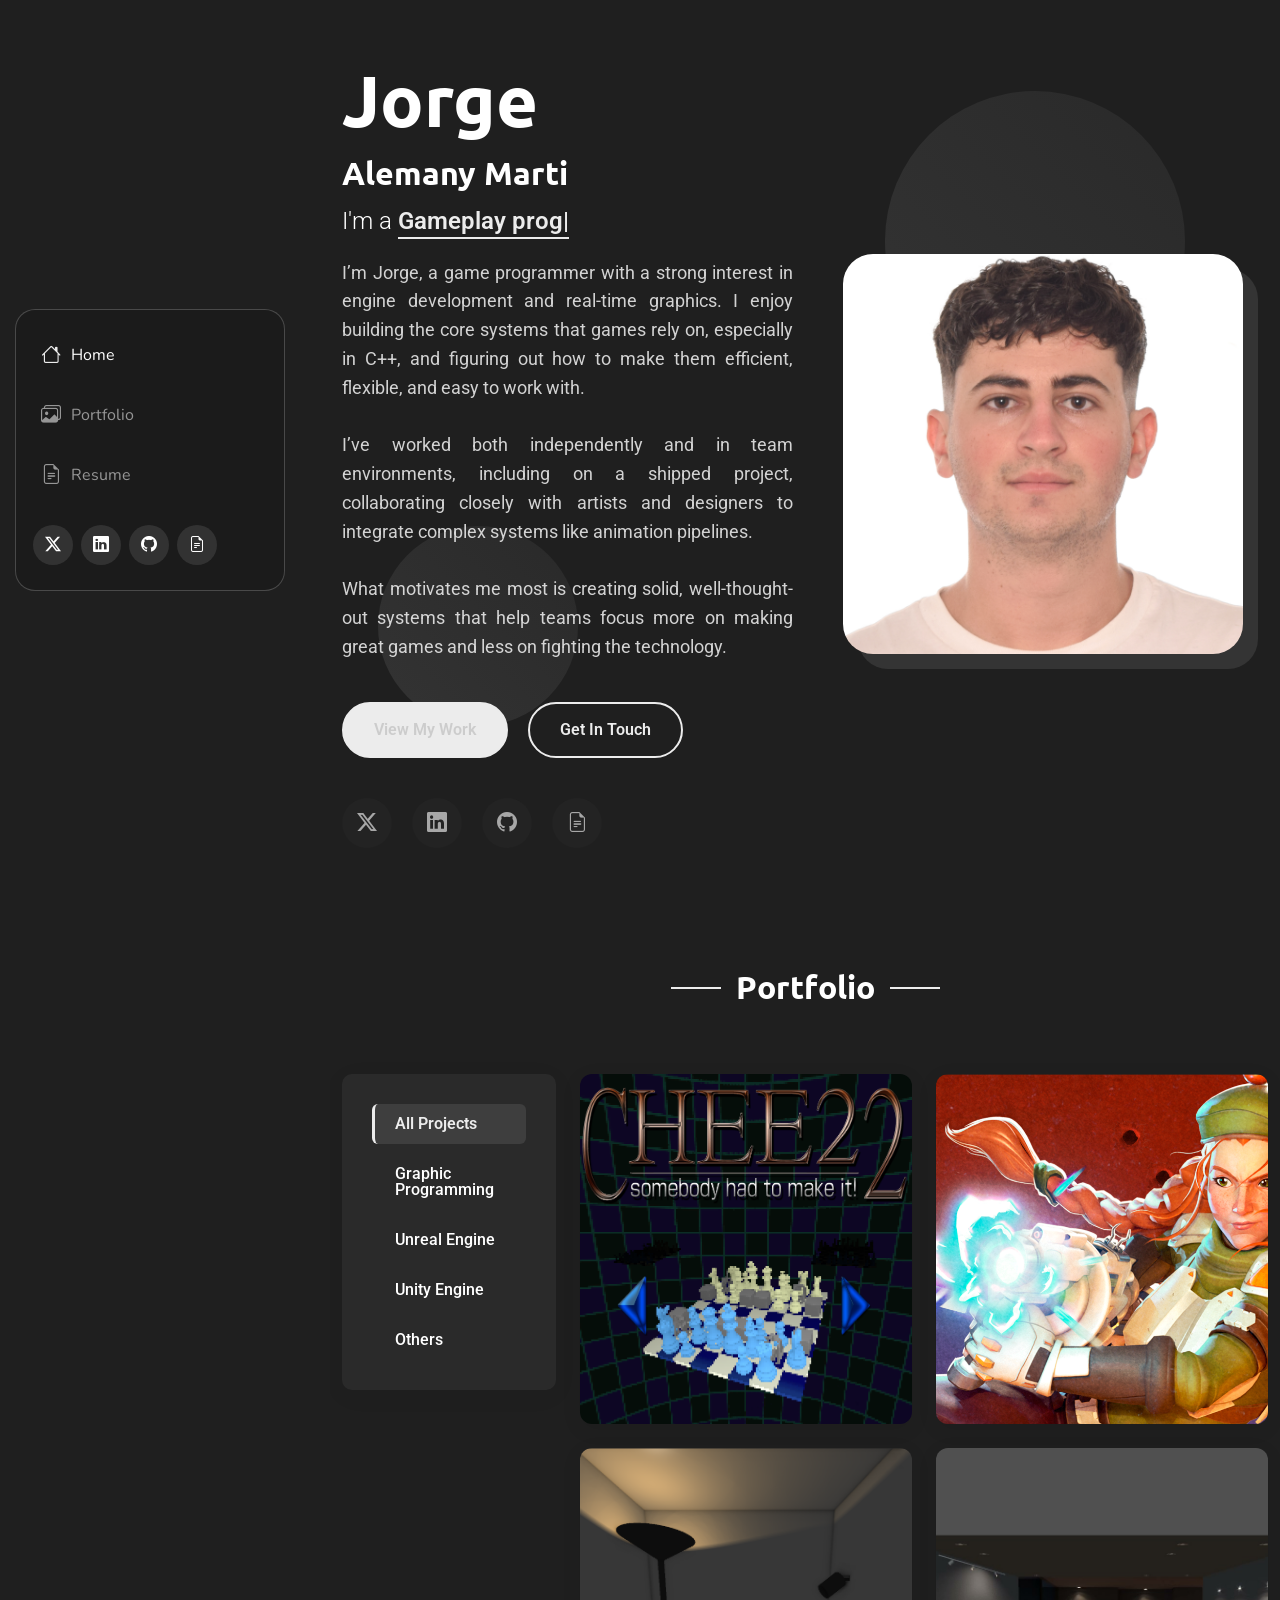
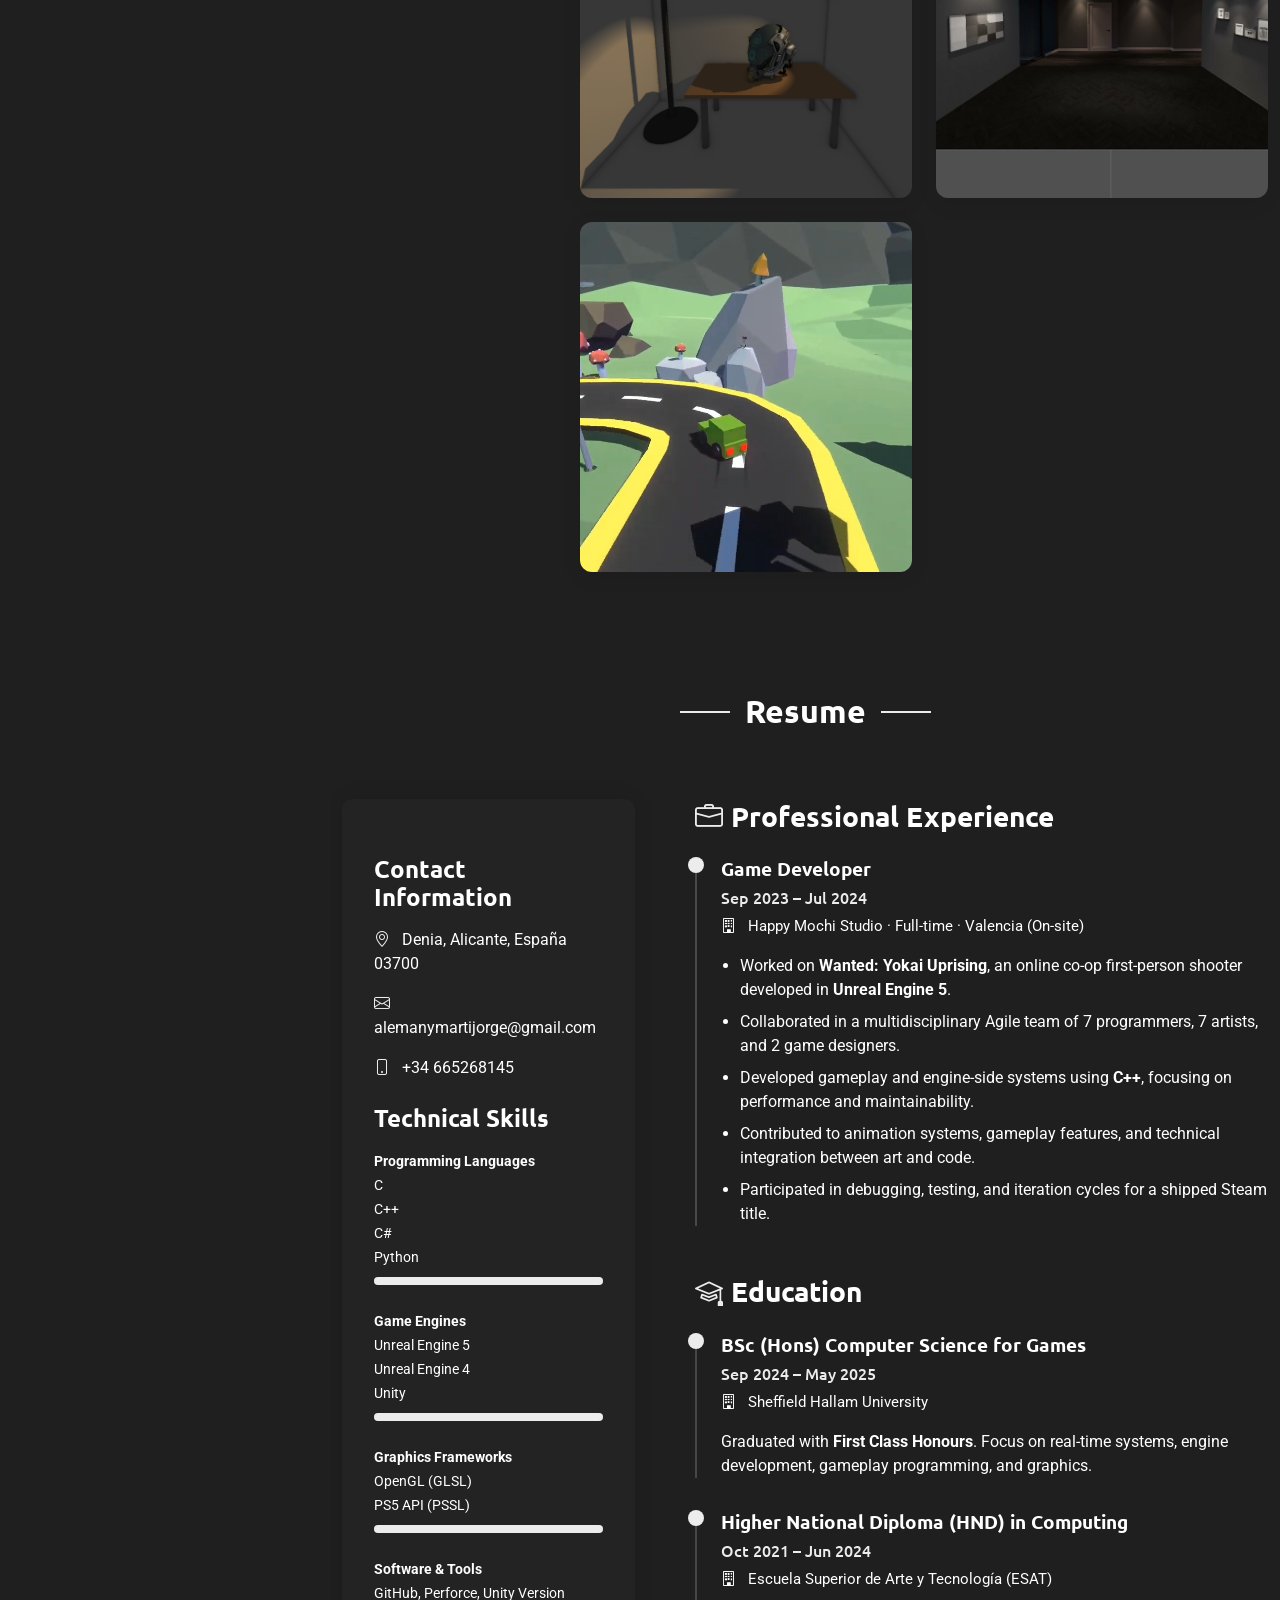
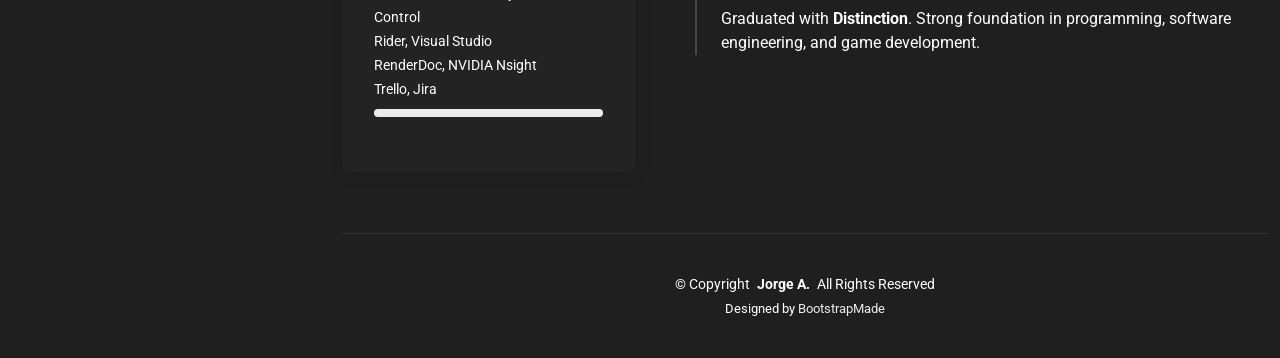
==== commit 8e202ed9: "ups wrong name addres" ====
--- a/index.html
+++ b/index.html
@@ -202,7 +202,7 @@
                           <a href="assets/img/portfolio/portfolio-zoom-2.webp" class="glightbox"
                             title="LOGBAIT, Custom game engine built from scratch in C++ using OpenGL, featuring a PBR rendering pipeline, shadow mapping, and an ECS architecture for efficient game object management.">
                             <i class="bi bi-plus-lg"></i></a>
-                          <a href="LOGBAIT.html" title="More Details"><i class="bi bi-arrow-right"></i></a>
+                          <a href="Logbait.html" title="More Details"><i class="bi bi-arrow-right"></i></a>
                         </div>
                       </div>
                     </div>
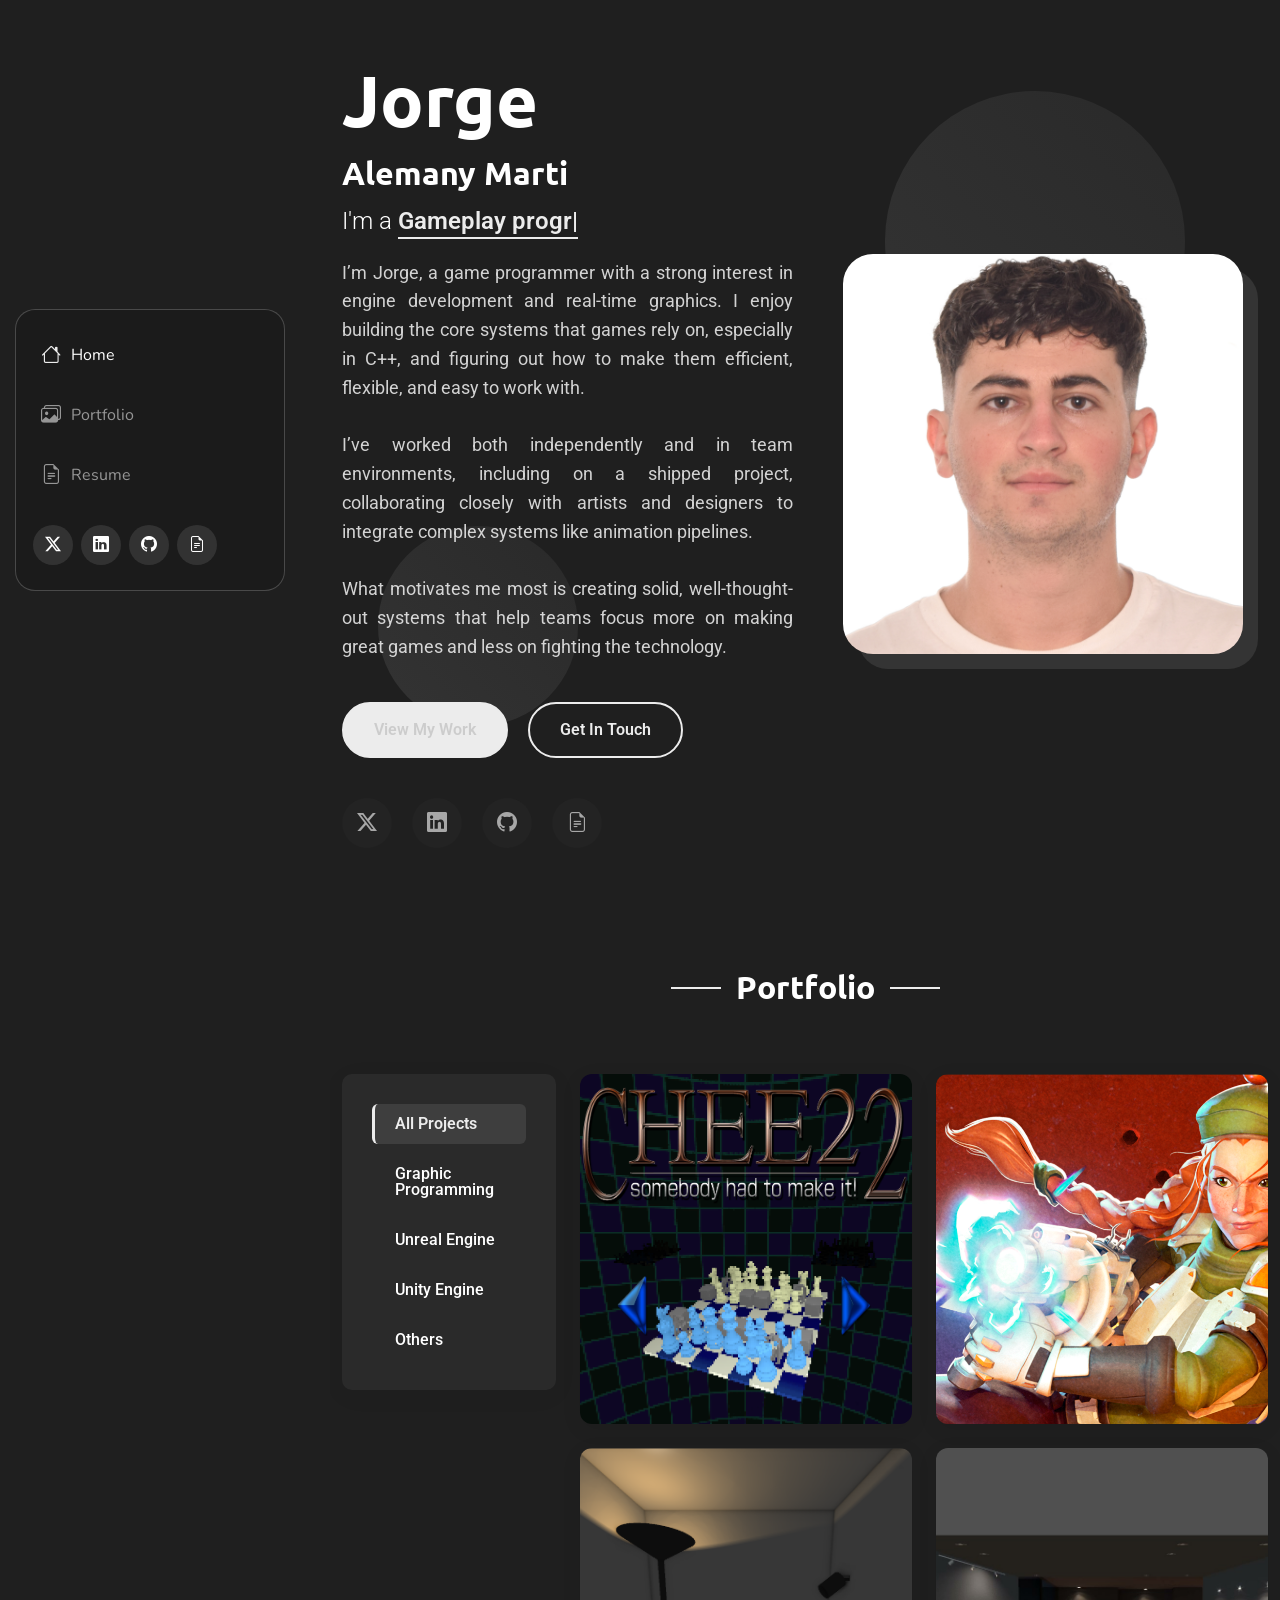
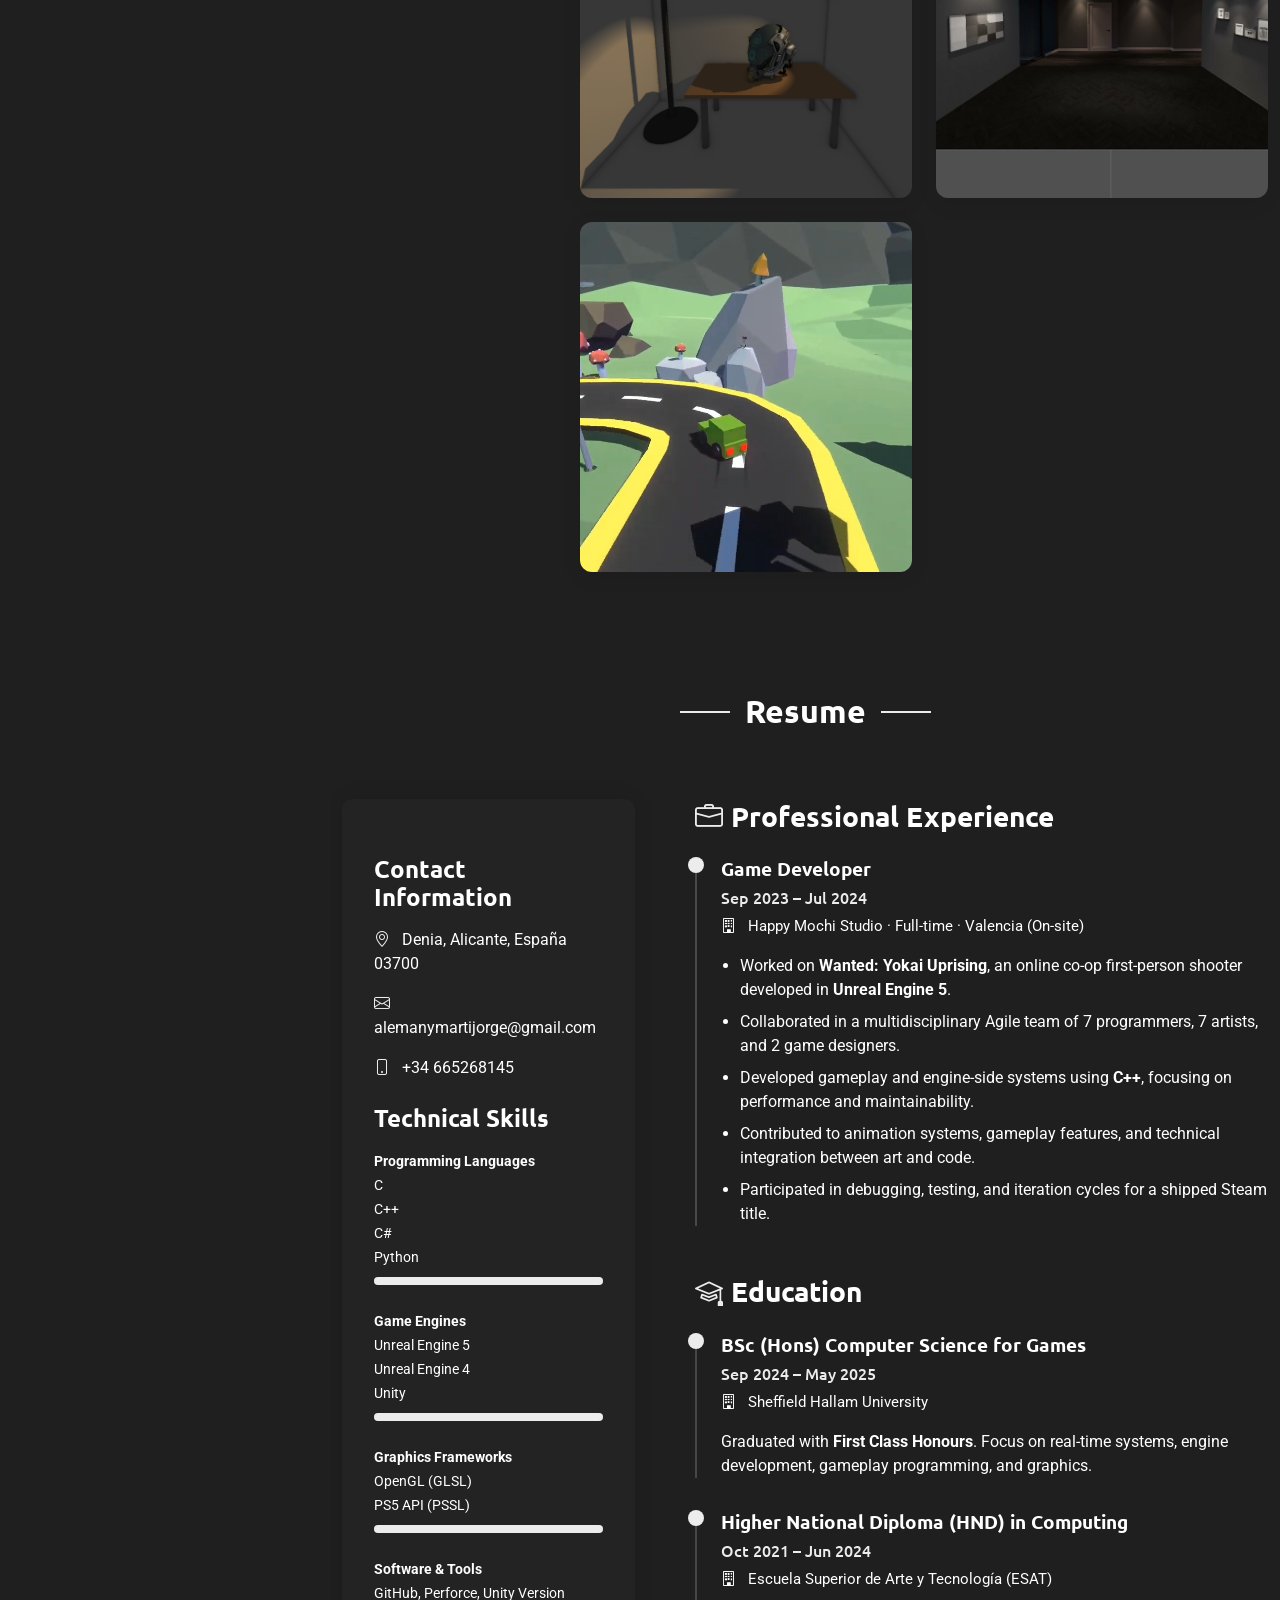
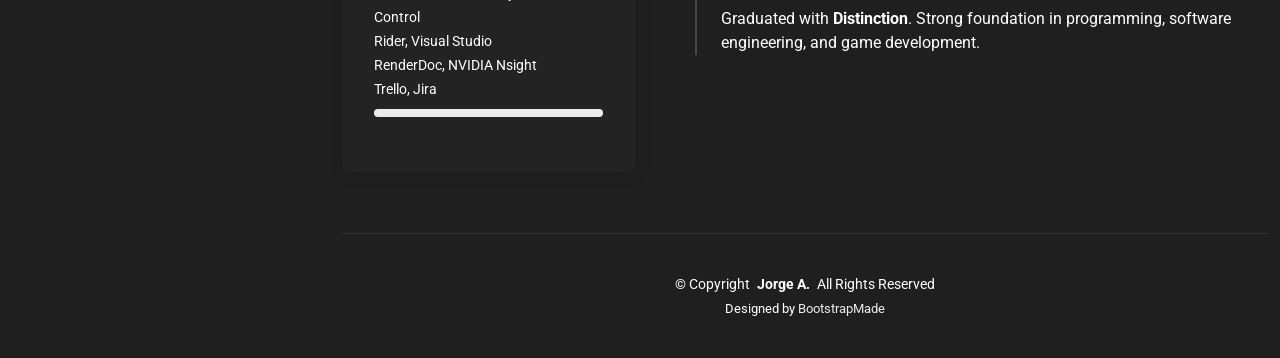
==== commit 67efeb0b: "name change" ====
--- a/index.html
+++ b/index.html
@@ -200,7 +200,7 @@
                         <h4>LOGBAIT</h4>
                         <div class="portfolio-links">
                           <a href="assets/img/portfolio/portfolio-zoom-2.webp" class="glightbox"
-                            title="LOGBAIT, Custom game engine built from scratch in C++ using OpenGL, featuring a PBR rendering pipeline, shadow mapping, and an ECS architecture for efficient game object management.">
+                            title="Logbait, Custom game engine built from scratch in C++ using OpenGL, featuring a PBR rendering pipeline, shadow mapping, and an ECS architecture for efficient game object management.">
                             <i class="bi bi-plus-lg"></i></a>
                           <a href="Logbait.html" title="More Details"><i class="bi bi-arrow-right"></i></a>
                         </div>
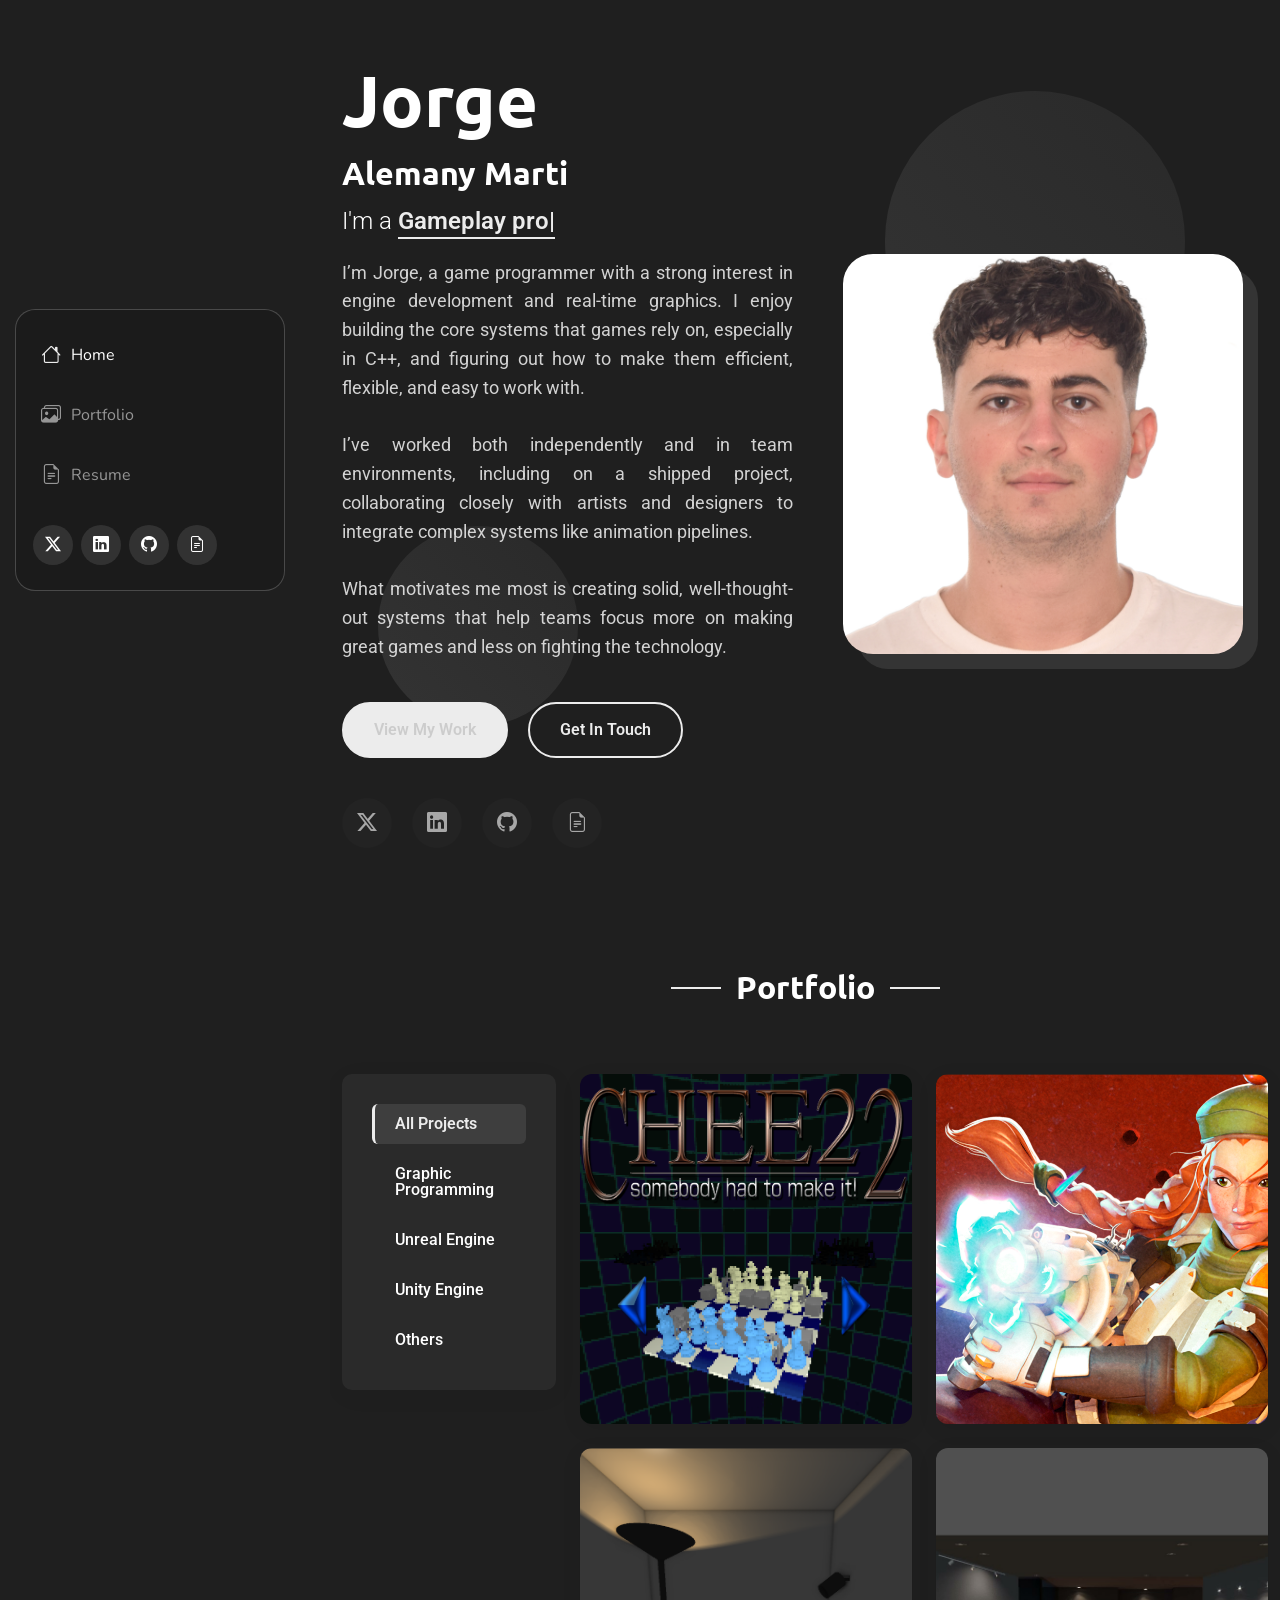
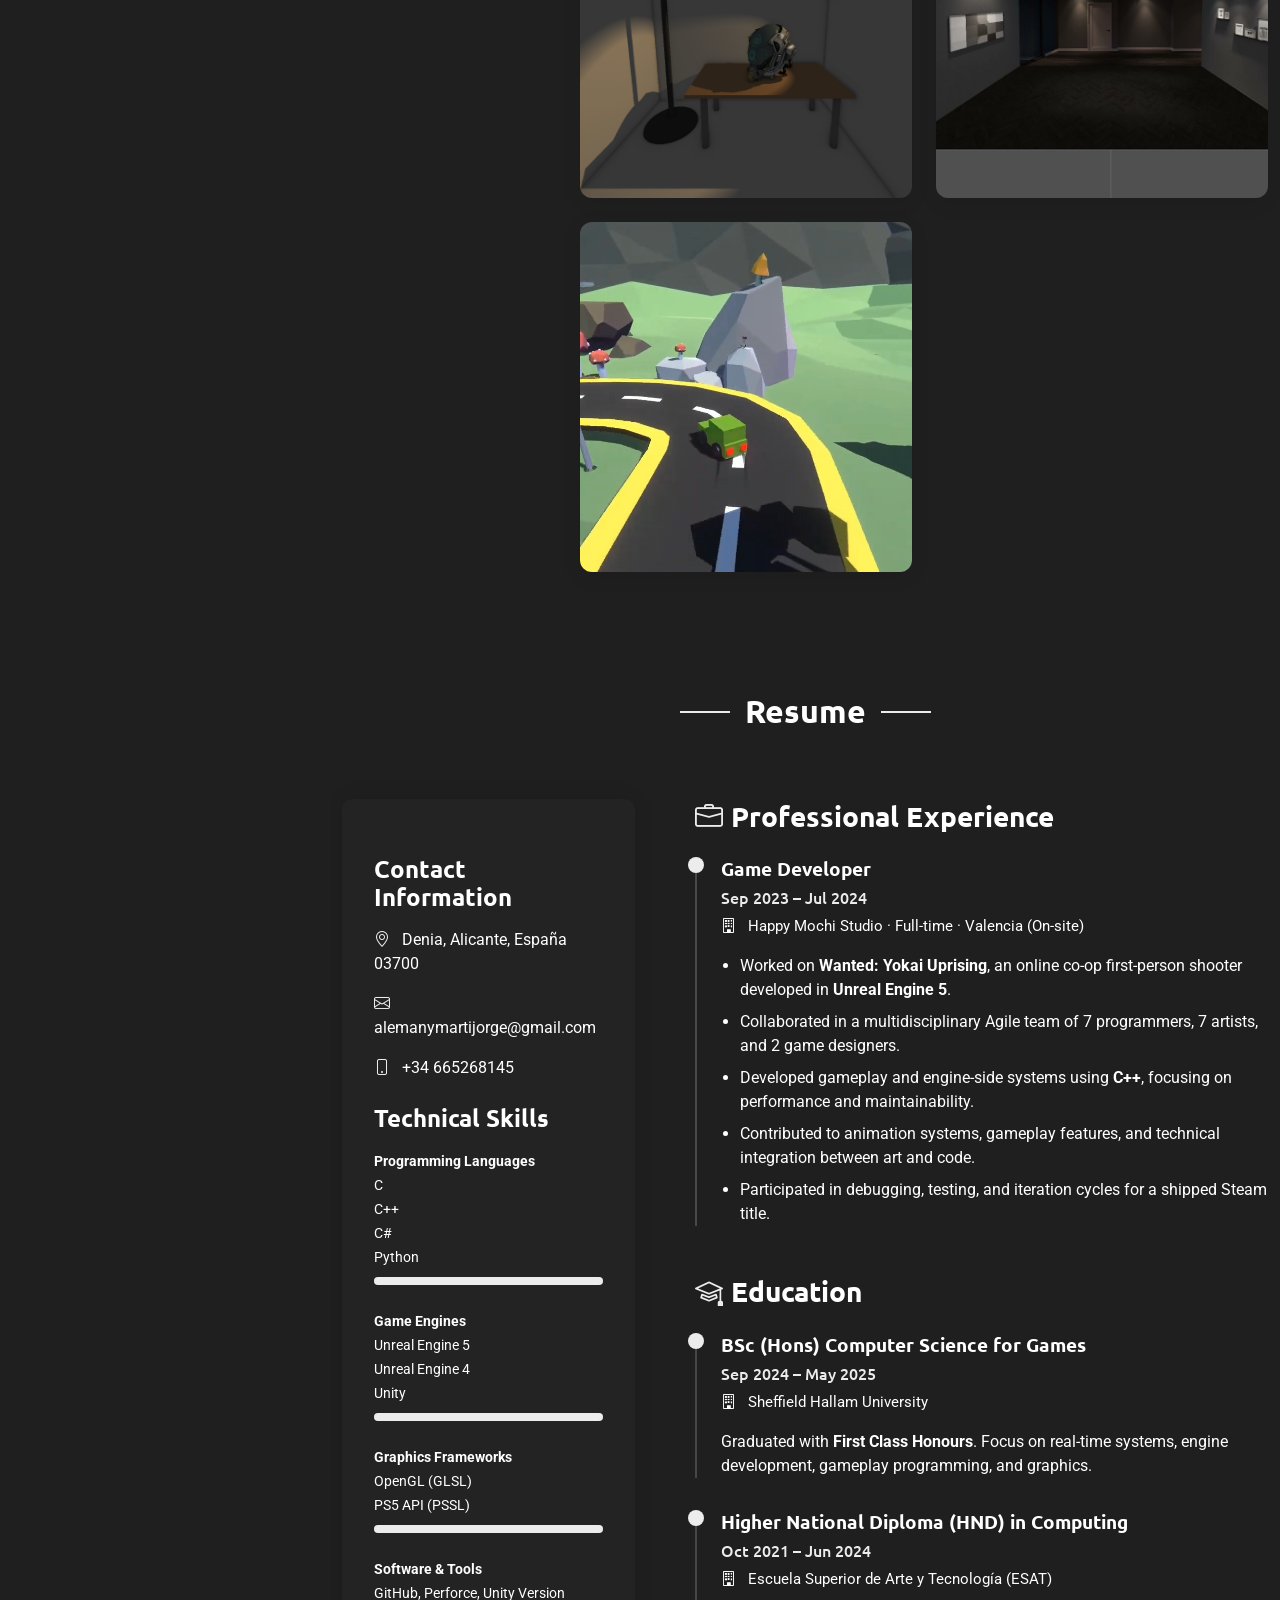
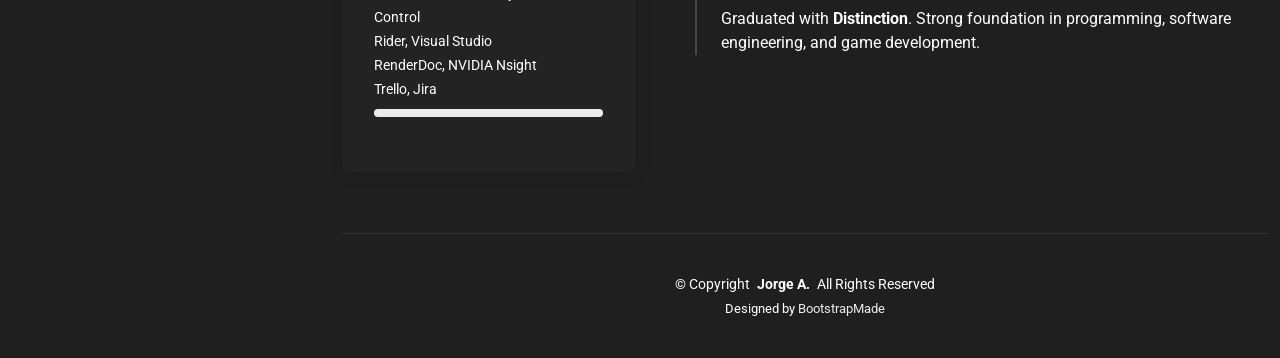
==== commit b2be568c: "Update index.html" ====
--- a/index.html
+++ b/index.html
@@ -4,7 +4,7 @@
 <head>
   <meta charset="utf-8">
   <meta content="width=device-width, initial-scale=1.0" name="viewport">
-  <title>Index - SnapFolio Bootstrap Template</title>
+  <title>Portfolio - Jorge Alemany Marti</title>
   <meta name="description" content="">
   <meta name="keywords" content="">
 
